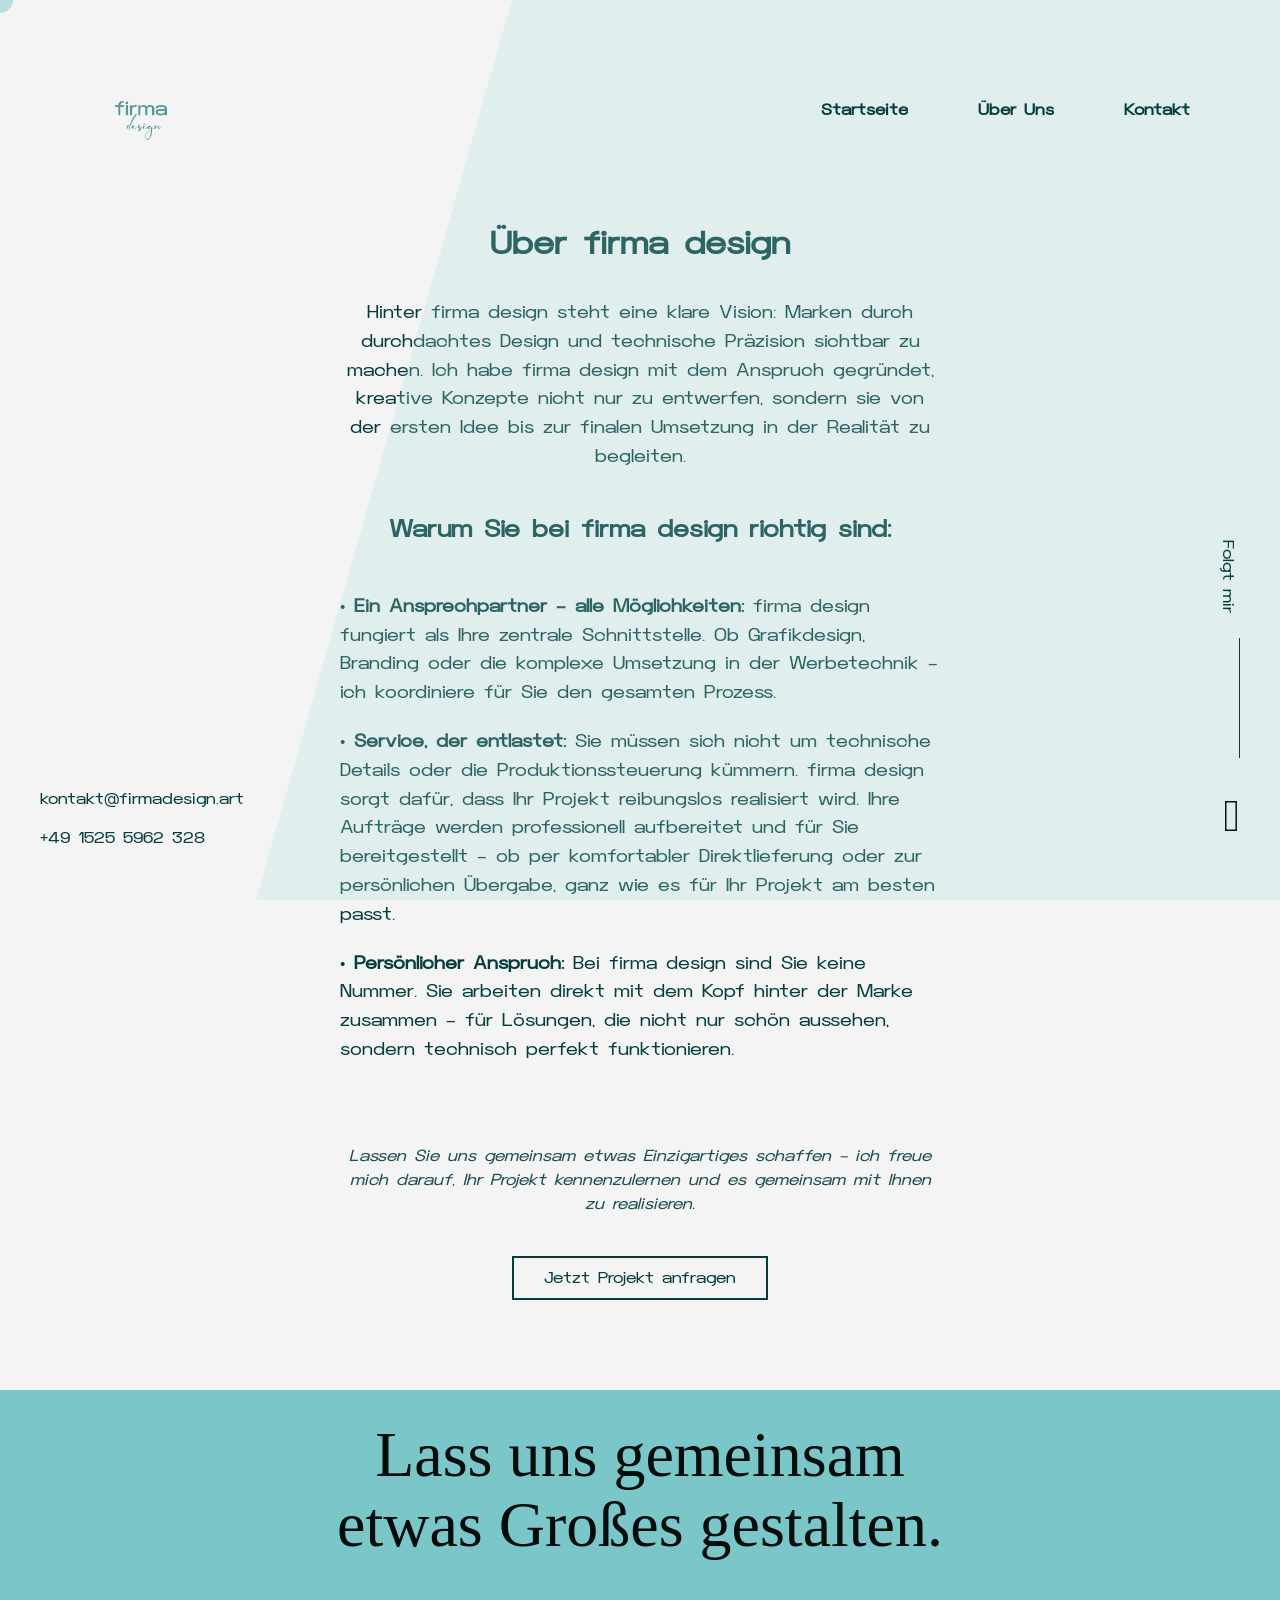
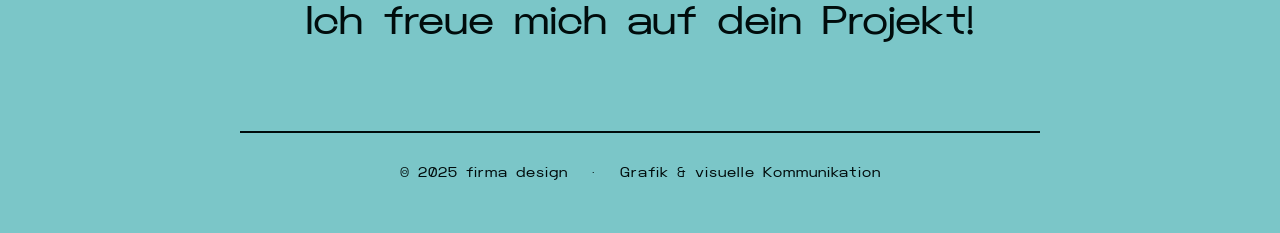
==== about.html @ 2c164bb7 "first commit" ====
<!doctype html>
<html lang="de">
<head>
    <meta charset="UTF-8">
    <meta name="viewport" content="width=device-width, initial-scale=1, maximum-scale=1" />
    <meta name="description" content="firma design - Über uns. Wir gestalten visuelle Kommunikation mit Leidenschaft." />
    <title>Über Uns | firma design</title>

    <link rel="stylesheet" href="css/style.css" />
	<link rel="stylesheet" href="css/basic.css" />
	<link rel="stylesheet" href="css/layout.css" />
	<link rel="stylesheet" href="css/magnific-popup.css" />
	<link rel="stylesheet" href="css/animate.css" />
	<link rel="stylesheet" href="css/jarallax.css" />
	<link rel="stylesheet" href="css/swiper.css" />
	<link rel="stylesheet" href="css/fontawesome.css" />
	<link rel="stylesheet" href="css/brands.css" />
	<link rel="stylesheet" href="css/solid.css" />
    <style>
        body { font-family: 'CloverGrotesk', sans-serif; }
    </style>
</head>

<body class="page-about">
    <div class="page-transition-overlay"></div>
    <div class="cursor-follower"></div>
	<div class="diagonal-bg" style="position: fixed !important; top: 0; right: 0; width: 100%; height: 100vh; background-color: rgba(168, 218, 220, 0.2) !important; clip-path: polygon(40% 0, 100% 0, 100% 100%, 20% 100%) !important; z-index: -999 !important; pointer-events: none !important;"></div>

		

    <!-- Header -->
<header class="header">
    <div class="head-top" style="display: flex; justify-content: space-between; align-items: center;">
        
        <div class="logo">
            <a href="index.html"><img src="images/FM_LOGO.png" alt="Logo" style="max-height: 40px;"></a>
        </div>
        
        <div class="top-menu">
            <ul class="menu">
                <li><a href="index.html">Startseite</a></li>
                <li><a href="about.html">Über Uns</a></li>
                <li><a href="kontakt.html">Kontakt</a></li>
            </ul>
        </div>

        <div class="mobile-menu">
            <span></span><span></span><span></span>
        </div>
    </div>
</header>

<nav class="mobile-nav">
    <a href="index.html">Startseite</a>
    <a href="about.html">Über Uns</a>
    <a href="kontakt.html">Kontakt</a>
</nav>

</header>



<nav class="mobile-nav" id="mainNav">
    <a href="index.html">Startseite</a>
    <a href="about.html">Über Uns</a>
    <a href="kontakt.html">Kontakt</a>
</nav>

<div class="desc" style="width: 600px; max-width: 90%; margin: 0 auto; color: #053d3d; text-align: center;">   

    <h1 style="color: #053d3d; font-size: 32px; text-transform: none; font-weight: 700; margin-bottom: 25px;">Über firma design</h1>
    
    <p style="font-size: 18px; line-height: 1.6; margin-bottom: 30px;">
        Hinter firma design steht eine klare Vision: Marken durch durchdachtes Design und technische Präzision sichtbar zu machen. Ich habe firma design mit dem Anspruch gegründet, kreative Konzepte nicht nur zu entwerfen, sondern sie von der ersten Idee bis zur finalen Umsetzung in der Realität zu begleiten.
    </p>
    
    <h3 style="color: #053d3d; font-size: 24px; text-transform: none; font-weight: 600; margin-top: 40px; margin-bottom: 25px;">Warum Sie bei firma design richtig sind:</h3>
    
    <ul style="list-style: none; padding: 0; margin: 20px auto; display: inline-block; text-align: left; font-size: 18px; line-height: 1.6;">
        <li style="margin-bottom: 20px;">
            • <strong>Ein Ansprechpartner – alle Möglichkeiten:</strong> firma design fungiert als Ihre zentrale Schnittstelle. Ob Grafikdesign, Branding oder die komplexe Umsetzung in der Werbetechnik – ich koordiniere für Sie den gesamten Prozess.
        </li>
        <li style="margin-bottom: 20px;">
            • <strong>Service, der entlastet:</strong> Sie müssen sich nicht um technische Details oder die Produktionssteuerung kümmern. firma design sorgt dafür, dass Ihr Projekt reibungslos realisiert wird. Ihre Aufträge werden professionell aufbereitet und für Sie bereitgestellt – ob per komfortabler Direktlieferung oder zur persönlichen Übergabe, ganz wie es für Ihr Projekt am besten passt.
        </li>
        <li style="margin-bottom: 20px;">
            • <strong>Persönlicher Anspruch:</strong> Bei firma design sind Sie keine Nummer. Sie arbeiten direkt mit dem Kopf hinter der Marke zusammen – für Lösungen, die nicht nur schön aussehen, sondern technisch perfekt funktionieren.
        </li>
    </ul>
    
    <p style="margin-top: 40px; margin-bottom: 30px; font-style: italic; opacity: 0.9;">
        Lassen Sie uns gemeinsam etwas Einzigartiges schaffen – ich freue mich darauf, Ihr Projekt kennenzulernen und es gemeinsam mit Ihnen zu realisieren.
    </p>

    <div class="bts" style="margin: 40px 0 80px 0;">
        <a href="kontakt.html" class="btn hover-animated">
            <span class="circle"></span>
            <span class="lnk">Jetzt Projekt anfragen</span>
        </a>
    </div>
</div>

<!-- Footer -->
		<!-- Sticky Kontakt links -->
<div class="sticky-contact">
    <a href="mailto:kontakt@firmadesign.art">kontakt@firmadesign.art</a>
    <a href="tel:+4915255962328">+49 1525 5962 328</a>
</div>

<!-- Sticky Social rechts -->
<div class="sticky-social">
    <span>Folgt mir</span>

    <div class="social-line"></div>

    <a href="https://instagram.com" target="_blank">
        <i class="fab fa-instagram"></i>
    </a>
</div>


<!-- FOOTER -->
<footer class="footer-cta" id="footer">

    <div class="footer-inner">

        <h2 class="footer-title">
            Lass uns gemeinsam<br>
            etwas Großes gestalten.
        </h2>

        

        <p class="footer-subtitle">
            Ich freue mich auf dein Projekt!
        </p>
<div class="footer-divider"></div>
    </div>

    <div class="footer-copy">
        © 2025 firma design &nbsp;&nbsp;·&nbsp;&nbsp;
        Grafik & visuelle Kommunikation
    </div>

</footer>

</div>

	<!-- Scripts -->
	<script src="js/jquery.min.js"></script>
	<script src="js/jquery.validate.js"></script>
	<script src="js/magnific-popup.js"></script>
	<script src="js/simpleParallax.js"></script>
	<script src="js/typed.js"></script>
	<script src="js/jarallax.js"></script>
	<script src="js/jarallax-video.js"></script>
	<script src="js/jarallax-element.js"></script>
	<script src="js/imagesloaded.pkgd.js"></script>
	<script src="js/isotope.pkgd.js"></script>
	<script src="js/swiper.js"></script>
	<script src="js/grained.js"></script>
	<script src="js/scripts.js"></script>

</body>
</html>
---- css/style.css ----
.top-menu {
    display: block !important;
}

@font-face {
    font-family: 'CloverGrotesk';
    src: url('../webfonts/CloverGrotesk-Regular.woff2') format('woff2'); /* Fayl adını tam olaraq proyektindəkini yaz */
    font-weight: 400;
    font-style: normal;
}

body {
    font-family: 'CloverGrotesk', sans-serif !important;
}

* {
    margin: 0;
    padding: 0;
    box-sizing: border-box;
}

html, body {
    width: 100%;
    margin: 0;
    padding: 0;
    font-family: 'Clovergrotesk Medium', sans-serif;
    background-color: #ffffff;
}

header, .main-nav, nav {
    position: relative !important;
    z-index: 999999 !important; /* Hər şeyin üstündə duracaq */
}

.project-title{
    font-size:72px;
    text-align:center;
    color:#111;
}

.project-intro{
    max-width:800px;

    margin:30px auto 15px;

    text-align:center;

    font-size:28px;
    line-height:1.5;

    color:#053d3d;
}

.project-services{
    text-align:center;

    font-size:20px;
    letter-spacing:2px;

    color:#ffffff;

    margin-bottom:60px;
}

body.projekte-page {
    background-color: #69bcbc;
    color: white; 
    font-family: sans-serif;
    margin: 0;
    padding: 0;
    overflow-y: auto;
    overflow-x: hidden;
    min-height: 100vh; 
}

.about-desc {
    color: #ffffff;
    font-size: 22px;       
    line-height: 1.9;      
    max-width: 800px;
    margin: 0 auto;
    text-align: center;
    font-weight: 400;      
}

.about-desc h1 {
    color: #69bcbc;
    font-size: 48px;       
    font-weight: 600;
    margin-bottom: 40px;
}

.about-desc h3 {
    color: #69bcbc;
    font-size: 32px;       
    margin-top: 60px;
    margin-bottom: 30px;
}

.about-desc ul li {
    margin-bottom: 35px;   
    text-align: left;
    font-size: 22px;
    line-height: 1.6;
    letter-spacing: 0.8px; 
}


.about-desc ul li strong {
    display: block;        
    color: #ffffff;        
    font-size: 24px;       
    margin-bottom: 8px;    
    font-weight: 600;      
    letter-spacing: 0.2px;
}


/* ==========================================================================
   2. MAIN WRAPPER (Desktop Layout)
   ========================================================================== */
.home-page .main-wrapper {
    height: 100vh !important; 
    background-image: url('/images/Psd_1.png') !important;
}

.home-page .desc, 
.home-page .main-title {
    width: auto !important; 
    max-width: none !important;
    margin: 0 !important;
}

/* ==========================================================================
   3. CONTENT LEFT 
   ========================================================================== */
.content-left {
    flex: 1;
    display: flex;
    flex-direction: column;
    justify-content: flex-start; 
    padding: 5% 5% 5% 10%; 
    position: relative;
    z-index: 2;
}

.logo {
    width: 250px; 
    height: auto;
}

.hero-text {
    margin-bottom: 5vh; 
}

.subtitle {
    font-size: 0.85rem;
    letter-spacing: 2.5px;
    color: #83b6b8;
    font-weight: bold;
    margin-bottom: 2rem;
    text-transform: uppercase;
}


.main-title {
    font-size: 4.8rem; 
    line-height: 1.05;
    font-weight: bold;
    text-transform: uppercase;
    letter-spacing: -1.5px;
    color: #2b2b2b;
}

.main-title .highlight {
    color: #5ba4a6; 
}

/* ==========================================================================
   4. CONTENT RIGHT (Sağ firuzəyi hissə)
   ========================================================================== */
.content-right {
    flex: 1; 
    display: flex;
    flex-direction: column;
    justify-content: space-between; 
    padding: 8% 10% 10% 5%; 
    position: relative;
}

.home-page .main-nav {
    display: flex;
    justify-content: flex-end;
}

.main-nav {
    width: 100%;
    display: flex;
    justify-content: flex-end; 
}

.main-nav ul {
    list-style: none;
    display: flex;
    flex-direction: column;
    align-items: flex-start; 
    width: auto; 
}

.main-nav a {
    text-decoration: none;
    color: #ffffff;
    font-size: 1.8rem;
    font-weight: 500;
    display: block;
    text-align: left; 
    padding: 10px 0;
}

/* ==========================================
   FOOTER
========================================== */

.footer-cta{
    position:relative;
    min-height:100vh;
    background:#7bc6c8;
    padding-bottom: 20px;
    min-height: auto;

.footer{
    border-top:1px solid rgba(255, 255, 255, 0.08);
}

    display:flex;
    align-items:center;
    flex-direction:column;

    overflow:hidden;
}

.footer-inner{
    text-align:center;
}

.footer-title{
    font-family:'Elmira';
    font-weight:400;
    font-size:clamp(60px,5vw,110px);
    line-height:1.1;
    color:#000c0c;
}

.footer-subtitle{
    font-size:40px;
    color:#000c0c;
    font-family: "CloverGrotesk";
}

.footer-divider{
    width: 800px;
    height:2px;
    background:#000c0c;
    margin: 80px;
}

.footer-copy{
    position:absolute;
    bottom:50px;
    font-size:14px;
    letter-spacing:1px;
    color:#000c0c;
}

/* ==========================================
   STICKY KONTAKT LINKS
========================================== */

.sticky-contact{
    position:fixed;
    left:60px;
    bottom:60px;
    z-index:1000;
    display:flex;
    flex-direction:column;
    gap:15px;
}

.sticky-contact a{
    text-decoration:none;
    color:#053d3d;
    font: size 16px;
    font-family: "CloverGrotesk";
}

/* ==========================================
   STICKY SOCIAL RECHTS
========================================== */

.sticky-social{
    position:fixed;
    right:60px;
    bottom:50px;
    z-index:1000;
    display:flex;
    flex-direction:column;
    align-items:center;
}

.sticky-social span{
    writing-mode:vertical-rl;
    font-size:16px;
    color:#053d3d;
}

.social-line{
    width:1px;
    height:120px;
    background:#053d3d;
    margin:25px 0;
}

.sticky-social a{
    color:#111;
    font-size:45px;
    text-decoration:none;
}

/* ==========================================
   FOOTER AKTIV
========================================== */

body.footer-active .sticky-contact,
body.footer-active .sticky-social{
    opacity:0;
    pointer-events:none;

    transition:.4s;
}

.mobile-nav{
    display:none;
}

@media screen and (max-width: 768px) {

    html,
    body {
        height: auto;
        overflow-y: auto;
    }

    .main-wrapper {
        flex-direction: column;
        min-height: 100vh;
        background-size: contain;
        background-position: top center;
        background-repeat: no-repeat;
        padding: 20px;
        gap: 20px;
    }

    .content-left {
        width: 100%;
        padding: 20px;
        position: relative;
    }

    .logo {
        width: 110px;
    }

    .logo-container {
        position: relative;
        width: 100%;
    }

    .hero-text {
        margin-top: 200px;
    }

    .subtitle {
        font-size: 10px;
        letter-spacing: 2px;
    }

    .main-title {
        margin-top: 5px;
        font-size: 58px;
        line-height: 0.95;
        margin-bottom: 20px;
    }

    .content-right {
        width: 100%;
        padding: 20px 20px 60px 20px;
        display: flex;
        flex-direction: column;
        align-items: flex-start;
    }

    .footer-info {
        position: relative;
        width: 100%;
        margin-top: 20px;
        text-align: left;
        background: #f4f9f9;
        padding: 60px;
        border-radius: 15px;
        border-left: 4px solid #5ba4a6;
    }

    .footer-info p {
        max-width: 320px;
        color: #444;
        font-size: 0.95rem;
        line-height: 1.5;
    }

    .mobile-menu span {
        background: #5ba4a6;
        transition: 0.3s;
    }

    .mobile-nav a {
        font-size: 1.4rem;
        font-weight: 600;
        border-bottom: 1px solid rgba(255,255,255,0.2);
        padding: 15px 0;
    }

    .mobile-nav.active {
        display: block !important;
    }
}
/* BURGER MENU */

.mobile-menu{

    display:flex;

    flex-direction:column;

    gap:6px;

    position:absolute;

    top:10px;
    right:0;

    cursor:pointer;

    z-index:999;
}

.mobile-menu span{

    width:38px;
    height:4px;

    background:#ffffff;

    border-radius:10px;
}
.mobile-menu {
    cursor: pointer;
    padding: 10px;
    background: transparent;
    border: none;
}

.mobile-nav {
    display: none; 
    position: absolute;
    top: 70px;
    right: 20px;
    background: #a8dadc; /* Daha yumşaq yaşıl/mavi ton */
    padding: 10px 0;
    border-radius: 15px;
    z-index: 9999;
    min-width: 200px;
    box-shadow: 0 10px 25px rgba(0,0,0,0.1); /* Kölgə əlavə etdik */
    backdrop-filter: blur(5px); /* Arxa fonu bir az bulanıq edir */
}

.mobile-nav a {
    display: block;
    color: #053d3d; /* Yazı rəngi */
    text-decoration: none;
    padding: 15px 25px;
    font-size: 18px;
    transition: background 0.3s ease; /* Hamar keçid */
}

/* HOVER PROBLEMİNİ HƏLL ETMƏK ÜÇÜN: */
/* Sadəcə hover zamanı rəng dəyişsin, bütün fon dəyişməsin */
.mobile-nav a:hover {
    background-color: rgba(255, 255, 255, 0.3); /* Yüngül ağlı şəffaflıq */
    color: #fff;
}


/* Header */
.page-header {
    display: flex;
    justify-content: space-between;
    align-items: center;
    padding: 30px 5%;
}

.main-nav a {
    color: white;
    text-decoration: none;
    margin-left: 20px;
    font-weight: bold;
}

/* Hauptbereich & Grid */
.content {
    max-width: 900px;
    margin: 40px auto;
    text-align: center;
}

.project-grid {
    display: grid;
    grid-template-columns: repeat(2, minmax(0, 1fr)); /* 2 Spalten */
    gap: 30px;
    margin-top: 40px;
    grid-auto-rows: minmax(240px, auto);
}

.card {
    border: none;
    padding: 0;
    background-color: #ffffff;
    color: #2b2b2b;
    border-radius: 22px;
    overflow: hidden;
    text-align: left;
    cursor: pointer;
    display: flex;
    flex-direction: column;
    justify-content: flex-end;
    box-shadow: 0 18px 40px rgba(0, 0, 0, 0.06);
    transition: transform 0.28s ease, box-shadow 0.28s ease;
}

.card:hover,
.card:focus-visible {
    transform: translateY(-6px);
    box-shadow: 0 28px 60px rgba(0, 0, 0, 0.12);
    outline: none;
}

.card-media {
    width: 100%;
    height: 100%;
    min-height: 220px;
    background-size: cover;
    background-position: center;
    background-repeat: no-repeat;
}

.card-label {
    padding: 24px 22px 20px;
    font-size: 1.05rem;
    font-weight: 700;
    letter-spacing: -0.03em;
    background: rgba(255, 255, 255, 0.96);
}

.card--tall {
    height: 560px;
    background-color: black;
}

.card--large {
    height: 420px;
    background-color: #053d3d
}

.card--short {
    min-height: 260px;
    background-color: turquoise;
}

.project-lightbox {
    position: fixed;
    inset: 0;
    display: flex;
    align-items: center;
    justify-content: center;
    background: rgba(0, 0, 0, 0.72);
    opacity: 0;
    visibility: hidden;
    pointer-events: none;
    transition: opacity 0.24s ease, visibility 0.24s ease;
    z-index: 2000;
    padding: 24px;
}

.project-lightbox.active {
    opacity: 1;
    visibility: visible;
    pointer-events: auto;
}

.lightbox-panel {
    position: relative;
    width: min(100%, 1000px);
    max-height: min(100%, 920px);
    background: #ffffff;
    border-radius: 24px;
    overflow: hidden;
    box-shadow: 0 40px 90px rgba(0, 0, 0, 0.25);
}

.lightbox-image {
    width: 100%;
    display: block;
    object-fit: contain;
    max-height: calc(100vh - 180px);
}

.lightbox-title {
    margin: 0;
    padding: 24px 26px 28px;
    font-size: 1.55rem;
    font-weight: 700;
    color: #1f1f1f;
}

.lightbox-close {
    position: absolute;
    top: 18px;
    right: 18px;
    width: 44px;
    height: 44px;
    border-radius: 50%;
    border: none;
    background: #ffffffeb;
    color: #222222;
    font-size: 1.6rem;
    line-height: 1;
    cursor: pointer;
}

body.modal-open {
    overflow: hidden;
}

/* Footer */
.page-footer {
    text-align: center;
    padding: 60px 20px;
}

.footer-logo {
    width: 80px;
    margin-bottom: 10px;
}

/* Mobile Optimierung */
@media (max-width: 768px) {
    .project-grid {
        grid-template-columns: 1fr; /* Alles untereinander auf Handy */
    }
}

.main-wrapper {
    display: flex;
    width: 100%;
    height: 100vh;
    background-image: url('../images/Psd_1.png'); 
    background-size: cover; 
    background-position: center center;
    background-repeat: no-repeat;
}

.page-transition-overlay {
    position: fixed;
    top: 0; left: 0;
    width: 100vw; height: 100vh;
    background-color: #69bcbc;
    z-index: 9999999;
    pointer-events: none;
    
    /* Dairəni kəsirik */
    clip-path: circle(0% at 50% 50%);
    transition: clip-path 1s cubic-bezier(0.645, 0.045, 0.355, 1);
}

.page-transition-overlay.is-active {
    clip-path: circle(150% at 50% 50%);
}

/* İstiqamətlər üçün */
.from-left { clip-path: circle(0% at 0% 50%); }
.from-left.is-active { clip-path: circle(150% at 0% 50%); }

.from-right { clip-path: circle(0% at 100% 50%); }
.from-right.is-active { clip-path: circle(150% at 100% 50%); }

/* Aktiv səhifənin rəngi */
.menu li a.active {
    color: #053d3d !important;
    font-weight: 700;
}

/* Digər linklərin üzərinə gələndə turkuaz olsun (aktivdən başqa) */
.menu li a:not(.active):hover {
    color: #69bcbc;
}

.page-about, .page-contact {
    position: relative;
    background-color: #f4f4f4 !important; /* Arxa fon ağ/boz qalsın */
}

/* Şəffaf firuzəyi lay */
.page-about::after, .page-contact::after {
    content: '';
    position: fixed;
    top: 0;
    right: 0;
    width: 100%;
    height: 100%;
    background-color: rgba(168, 218, 220, 0.25); /* Firuzəyi, 25% şəffaflıq */
    clip-path: polygon(40% 0, 100% 0, 100% 100%, 20% 100%);
    z-index: 0; /* Məzmunun arxasında */
    pointer-events: none;
}

/* Məzmunu layın önünə çıxarırıq */
.page-about body > *, .page-contact body > * {
    position: relative;
    z-index: 1;
}


.diagonal-bg {
    position: fixed;
    top: 0;
    right: 0;
    width: 100%;
    height: 100vh;
    background-color: rgba(168, 218, 220, 0.2);
    clip-path: polygon(60% 0, 100% 0, 100% 100%, 40% 100%);
    pointer-events: none;
}

body > header, 
body > .container, 
body > footer {
    position: relative;
    z-index: 1;
}


.mobile-footer-links {
    display: none !important;
}


/* --- MOBİL ÜÇÜN (Ekran 768px-dən kiçikdirsə) --- */
@media (max-width: 768px) {
    .mobile-menu {
        display: flex !important; /* Mobildə görünür */
        flex-direction: column;
        gap: 6px;
        position: absolute;
        top: 20px;
        right: 20px;
        cursor: pointer;
        z-index: 99999;
    }

    .mobile-menu span {
        width: 38px;
        height: 4px;
        background: #053d3d;
        border-radius: 10px;
    }

    .mobile-nav {
        display: none; 
        position: absolute;
        top: 70px;
        right: 20px;
        background: #a8dadc;
        padding: 20px;
        border-radius: 15px;
        z-index: 9999;
        min-width: 200px;
    }
}

/* --- MOBİL ÜÇÜN (768px və aşağı) --- */
@media (max-width: 768px) {
    .mobile-menu { display: flex !important; }
    .mobile-nav { display: none; }
    .top-menu { display: none !important; } 
    .sticky-contact, .sticky-social { display: none !important; }
}

/* --- DESKTOP ÜÇÜN (769px və yuxarı) --- */
@media (min-width: 769px) {
    .mobile-menu, .mobile-nav { display: none !important; }
    .top-menu, .menu { display: block !important; }
    
    .sticky-contact {
        position: fixed !important;
        bottom: 50px;
        left: 40px;
        display: flex !important;
        flex-direction: column;
        z-index: 999;
    }
    .sticky-social {
        position: fixed !important;
        bottom: 50px;
        right: 40px;
        display: flex !important;
        flex-direction: column;
        align-items: flex-end;
        z-index: 999;
    }
}

/* --- HOVER EFFEKTİNİ BƏRPA ETMƏK --- */
.top-menu .menu li a {
    transition: color 0.3s ease; /* Yumşaq keçid üçün */
    color: #053d3d; /* İlkin rəng */
}

.top-menu .menu li a:hover {
    color: #025e5e !important; /* Tünd firuzəyi rəng (buranı öz rənginə uyğunlaşdıra bilərsən) */
}

a:hover {
    color: #025e5e !important; /* Buradakı rəngi öz tünd firuzəyi rənginlə dəyiş */
    transition: 0.3s !important;
}
/* Bu kod ən güclü prioriteti daşıyır */
.top-menu .menu li a {
    color: #053d3d !important;
}

.top-menu .menu li a:hover {
    color: #025e5e !important; 
    text-decoration: none !important;
}
---- css/basic.css ----
/* - Basic */
html {
	margin-right: 0 !important;
}

body {
	margin: 0;
	padding: 0;
	border: none;
	font-family: "CloverGrotesk";
	font-size: 16px;
	line-height: 1.5;
	color: #053d3d;
	background: #ECECEC;
	letter-spacing: 0;
	font-weight: 400;
	-webkit-font-smoothing: antialiased;
	-moz-osx-font-smoothing: grayscale;
	text-rendering: optimizeLegibility;
}

body.scroll_hidden {
	overflow: hidden;
	height: 100vh;
}

* {
	box-sizing: border-box;
	-webkit-box-sizing: border-box;
}

.clear {
	clear: both;
}

.cursor-follower {
	margin: -13px 0 0 -13px;
	position: absolute;
	background: #69bcbc;
	width: 26px;
	height: 26px;
	-webkit-transition: transform 1s cubic-bezier(0.02, 1.2, 0.8, 1), opacity 0.25s ease;
	transition: transform 1s cubic-bezier(0.02, 1.2, 0.8, 1), opacity 0.25s ease;
	opacity: 0.4;
	z-index: 1111;
	pointer-events: none;
	border-radius: 50%;
	-moz-border-radius: 50%;
	-webkit-border-radius: 50%;
	-khtml-border-radius: 50%;
}

.cursor-follower.hide {
	opacity: 0 !important;
}

@media (max-width: 1199px) {
	.cursor-follower {
		display: none;
	}
}
/* - Preloader */
.preloader {
	position: fixed;
	top: 0;
	left: 0;
	right: 0;
	bottom: 0;
	text-align: center;
	z-index: 11111;
}
.preloader .spinner {
	position: absolute;
	left: 50%;
	top: 0;
	width: 1px;
	height: 100%;
}
.preloader .spinner .double-bounce1, .preloader .spinner .double-bounce2 {
	position: absolute;
	top: 0;
	left: 0;
	width: 100%;
	height: 100%;
}
.preloader .spinner .double-bounce2 {
	background: rgba(255, 255, 255, 0.5);
	height: 0;
	-webkit-animation: loading 2.0s infinite ease-in-out;
	animation: loading 2.0s infinite ease-in-out;
}


/* - Columns */
.cols {
	position: relative;
}

.cols .col.col-sm {
	float: left;
	width: 25%;
}

@media (max-width: 720px) {
	.cols .col.col-sm {
		width: 100%;
	}
}
.cols .col.col-lg {
	float: left;
	width: 75%;
}

@media (max-width: 720px) {
	.cols .col.col-lg {
		width: 100%;
	}
}
.cols .col.col-md {
	float: left;
	width: 50%;
}

@media (max-width: 720px) {
	.cols .col.col-md {
		width: 100%;
	}
}
.cols:after {
	content: '';
	display: block;
	clear: both;
}

/* - Typography */
h1,
h2,
h3,
h4,
h5,
h6 {
	font-weight: 700;
	font-family: "CloverGrotesk";
	margin: 0;
	margin-top: 30px;
	margin-bottom: 30px;
	color: #141414;
}

h1 {
	font-size: 34px;
}

h2 {
	font-size: 30px;
}

h3 {
	font-size: 26px;
}

h4 {
	font-size: 22px;
}

h5 {
	font-size: 18px;
}

h6 {
	font-size: 14px;
}

p {
	font-size: 16px;
	padding: 0;
	margin: 30px 0;
}

strong {
	font-weight: 700;
}

@media screen and (max-width: 720px) {
	h1 {
		font-size: 24px;
	}

	h2 {
		font-size: 20px;
	}

	h3 {
		font-size: 18px;
	}

	h4 {
		font-size: 16px;
	}

	h5 {
		font-size: 14px;
	}

	h6 {
		font-size: 13px;
	}

	p {
		margin: 20px 0;
	}
}
/* - Links */
a {
	color: #053d3d;
	text-decoration: underline;
	outline: none;
}

a:hover {
	text-decoration: none;
	color: #69bcbc;
}

/* Animate Button Hover */
.ink {
	display: block;
	position: absolute;
	background: #4f9b9b;
	opacity: 0.6;
	transform: scale(0);
	-webkit-transform: scale(0);
	-moz-transform: scale(0);
	-o-transform: scale(0);
	transition: transform 2s cubic-bezier(0.165, 0.85, 0.45, 1) 0s;
	-moz-transition: transform 2s cubic-bezier(0.165, 0.85, 0.45, 1) 0s;
	-webkit-transition: transform 2s cubic-bezier(0.165, 0.85, 0.45, 1) 0s;
	-o-transition: transform 2s cubic-bezier(0.165, 0.85, 0.45, 1) 0s;
	border-radius: 100%;
	-moz-border-radius: 100%;
	-webkit-border-radius: 100%;
	-khtml-border-radius: 100%;
}

.ink.ink-animate {
	transform: scale(3);
	-webkit-transform: scale(3);
	-moz-transform: scale(3);
	-o-transform: scale(3);
}

.hover-animated .circle {
	position: absolute;
	width: 100%;
	height: 100%;
	display: block;
}

/* - Buttons */
.bts-center {
	text-align: center;
}

.bts-list {
	font-size: 0px;
}

.bts-list .btn {
	margin-right: 20px;
	margin-top: 20px;
}

.bts-list .btn:last-child {
	margin-right: 0px;
}

a.btn,
.btn, .single-post-text input[type="submit"] {
	margin-bottom: 10px;
	position: relative;
	overflow: hidden;
	display: inline-block;
	vertical-align: middle;
	height: 44px;
	line-height: 40px;
	text-align: center;
	font-size: 16px;
	color: #053d3d;
	font-weight: 500;
	text-decoration: none;
	background: none;
	border: 2px solid #053d3d;
	cursor: pointer;
	transition: 1s all cubic-bezier(0.165, 0.85, 0.45, 1) 0s;
	-moz-transition: 1s all cubic-bezier(0.165, 0.85, 0.45, 1) 0s;
	-webkit-transition: 1s all cubic-bezier(0.165, 0.85, 0.45, 1) 0s;
	-o-transition: 1s all cubic-bezier(0.165, 0.85, 0.45, 1) 0s;
}

a.btn .lnk,
.btn .lnk {
	padding: 0 30px;
	position: relative;
	display: block;
	z-index: 2;
	pointer-events: none;
}

a.btn:hover,
.btn:hover {
	color: #101010;
}

@media screen and (max-width: 720px) {
	a.btn, .btn, .single-post-text input[type="submit"] {
		font-size: 14px;
	}
}
/* - Forms */
form.post-password-form {
	max-width: 400px;
	margin: 0 auto;
	text-align: center;
}

input,
textarea,
button {
	display: block;
	font-family: "CloverGrotesk";
	font-size: 16px;
	height: 50px;
	width: 100%;
	color: #053d3d;
	margin-bottom: 30px;
	padding: 0;
	background: none !important;
	border: none;
	border-bottom: 1px solid rgba(255, 255, 255, 0.07);
	resize: none;
	outline: 0;
	border-radius: 0%;
	-moz-border-radius: 0%;
	-webkit-border-radius: 0%;
	-khtml-border-radius: 0%;
	transition: all 0.3s ease 0s;
	-moz-transition: all 0.3s ease 0s;
	-webkit-transition: all 0.3s ease 0s;
	-o-transition: all 0.3s ease 0s;
}

input:focus,
textarea:focus,
button:focus {
	color: #000000;
	border-bottom: 1px solid #000000;
}

textarea {
	height: 120px;
	padding: 0;
	padding-top: 15px;
}

button {
	width: auto;
	display: inline-block;
	vertical-align: top;
	text-align: left;
	border-bottom: 1px solid #eee;
	cursor: pointer;
	color: #eee;
}

button:hover {
	border-bottom: 1px solid #69bcbc;
}

label,
legend {
	display: block;
	padding-bottom: 10px;
	font-family: "CloverGrotesk";
	font-size: 13px;
}

fieldset {
	border-width: 0;
	padding: 0;
}

input[type="checkbox"],
input[type="radio"] {
	display: inline;
}

::-webkit-input-placeholder {
	color: #053d3d;
}

:-moz-placeholder {
	color: #053d3d;
}

::-moz-placeholder {
	color: #053d3d;
}

:-ms-input-placeholder {
	color: #053d3d;
}

input:focus::-webkit-input-placeholder,
textarea:focus::-webkit-input-placeholder {
	color: #053d3d;
}

input:focus:-moz-placeholder,
textarea:focus:-moz-placeholder {
	color: #053d3d;
}

input:focus::-moz-placeholder,
textarea:focus::-moz-placeholder {
	color: #053d3d;
}

input:focus:-ms-input-placeholder,
textarea:focus:-ms-input-placeholder {
	color: #053d3d;
}

input.error,
textarea.error,
input.wpcf7-not-valid,
textarea.wpcf7-not-valid {
	border-bottom: 1px solid red !important;
}

label.error,
.wpcf7-not-valid-tip {
	display: none !important;
}

input.error::-moz-placeholder,
textarea.error::-moz-placeholder,
input.wpcf7-not-valid::-moz-placeholder,
textarea.wpcf7-not-valid::-moz-placeholder {
	color: #053d3d
}

input.error:-moz-placeholder,
textarea.error:-moz-placeholder,
input.wpcf7-not-valid:-moz-placeholder,
textarea.wpcf7-not-valid:-moz-placeholder {
	color: #053d3d;
}

input.error:-ms-input-placeholder,
textarea.error:-ms-input-placeholder,
input.wpcf7-not-valid:-ms-input-placeholder,
textarea.wpcf7-not-valid:-ms-input-placeholder {
	color: #053d3d
}

input.error::-webkit-input-placeholder,
textarea.error::-webkit-input-placeholder,
input.wpcf7-not-valid::-webkit-input-placeholder,
textarea.wpcf7-not-valid::-webkit-input-placeholder {
	color: #053d3d
}

div.wpcf7-response-output {
	margin: 0;
}

input[type="checkbox"],
input[type="radio"] {
	display: inline;
}

input[type="checkbox"], input[type="radio"] {
	width: auto;
	height: auto;
	margin-bottom: 10px;
	margin-right: 0;
	margin-left: 0;
}




input[type="text"],
input[type="email"],
input[type="tel"],
input[type="password"],
input[type="submit"],
textarea,
button {
	-webkit-appearance: none;
	-moz-appearance: none;
	appearance: none;
}

input[type="file"] {
	margin-bottom: 10px;
	border: none;
	height: auto;
}

select {
	margin-bottom: 10px;
	width: 100%;
	height: 30px;
}

span.wpcf7-list-item {
	display: inline-block;
	margin: 0 1em 0 0;
}

/* - Lists */
ul {
	list-style: disc;
	margin-top: 30px;
	margin-bottom: 30px;
	padding-left: 0px;
	list-style-position: inside;
}

ol {
	list-style: decimal;
	margin-top: 30px;
	margin-bottom: 30px;
	padding-left: 0px;
	list-style-position: inside;
}

ul ul, ol ol, ul ol, ol ul {
	margin-top: 15px;
	margin-bottom: 15px;
	margin-left: 15px;
}

/* - Code */
code {
	font-family: "CloverGrotesk";
	padding: 0 4px;
	font-style: italic;
	color: #053d3d;
	text-decoration: none;
	display: inline-block;
	vertical-align: middle;
	overflow: auto;
	max-width: 100%;
	white-space: nowrap;
}

pre {
	background: #f6f6f6;
	font-family: "CloverGrotesk";
	margin: 30px 0;
	padding: 30px;
	max-width: 100%;
	overflow: auto;
	white-space: pre;
}

mark, ins {
	background: #eee;
	text-decoration: none;
}

/* - Tables */
table {
	width: 100%;
	margin: 30px 0;
	padding: 0;
	border-collapse: collapse;
	background: #fcfcfc;
}

table caption {
	padding: 6px 0;
	background: #f6f6f6;
	font-size: 12px;
}

th {
	color: #999;
	padding: 10px 20px;
	font-size: 12px;
	font-weight: 700;
	text-align: left;
	border: 4px solid #FFF;
	text-transform: uppercase;
}

th a {
	color: #999;
}

td {
	border: 4px solid #FFF;
	padding: 10px 20px;
	color: #363636;
	font-size: 13px;
	background: #f6f6f6;
}

td.pad {
	background: none;
}

dt {
	margin-bottom: 5px;
	font-size: 15px;
	font-weight: 700;
}

dd {
	margin-top: 0;
	margin-bottom: 30px;
	margin-left: 30px;
}

/* - Alignment */
.align-center {
	text-align: center !important;
}

.align-right {
	text-align: right !important;
}

.align-left {
	text-align: left !important;
}

.pull-right {
	float: right !important;
}

.pull-left {
	float: left !important;
}

.pull-none {
	float: none !important;
}

.alignright {
	margin-left: 20px !important;
	float: right !important;
	max-width: 50% !important;
}

.alignleft {
	margin-right: 20px !important;
	float: left !important;
	max-width: 50% !important;
}

.aligncenter {
	margin-left: auto !important;
	margin-right: auto !important;
	display: block !important;
}

.full-width {
	max-width: 100% !important;
	width: 100% !important;
}

.full-max-width {
	max-width: 100% !important;
	width: auto !important;
}

.centrize {
	display: table !important;
	table-layout: fixed !important;
	position: relative !important;
	top: 0;
	left: 0;
	z-index: 2;
}

.vertical-center {
	display: table-cell !important;
	vertical-align: middle !important;
}

/* - Text Formating */
.text-uppercase {
	text-transform: uppercase !important;
}

.text-lowercase {
	text-transform: lowercase !important;
}

.text-capitalize {
	text-transform: capitalize !important;
}

.text-regular {
	font-weight: 400 !important;
}

.text-bold {
	font-weight: 700 !important;
}

.text-italic {
	font-style: italic !important;
}

/* - Blockquote */
blockquote {
	font-family: "CloverGrotesk";
}

/* - Animations */
/* preloader */
@-webkit-keyframes loading {
	0% {
		height: 0;
		top: 0;
		bottom: auto;
	}
	50% {
		height: 100%;
		top: 0;
		bottom: auto;
	}
	51% {
		height: 100%;
		top: 0;
		bottom: auto;
	}
	52% {
		height: 100%;
		top: auto;
		bottom: 0;
	}
	100% {
		height: 0;
		top: auto;
		bottom: 0;
	}
}
@keyframes loading {
	0% {
		height: 0;
		top: 0;
		bottom: auto;
	}
	50% {
		height: 100%;
		top: 0;
		bottom: auto;
	}
	51% {
		height: 100%;
		top: 0;
		bottom: auto;
	}
	52% {
		height: 100%;
		top: auto;
		bottom: 0;
	}
	100% {
		height: 0;
		top: auto;
		bottom: 0;
	}
}
/* Mouse Button Animations */
@keyframes mouse-anim {
	0% {
		top: 0px;
	}
	50% {
		top: 10px;
	}
	100% {
		top: 0px;
	}
}


.menu li a {
    color: #7bc6c8; /* İlkin ağ rəng */
    transition: all 0.3s ease;
    position: relative;
}

.menu li a:hover {
    color: #053d3d; 
}

.menu li a.active {
    color: #053d3d !important; 
    font-weight: 700;
}

.menu li a:hover::before {
    content: '•';
    position: absolute;
    left: -15px;
    color: #053d3d;
}

.menu li a, 
.menu li a span {
    color: #7bc6c8 !important; /* Normal halda ağ */
    opacity: 1 !important;
    background: transparent !important;
    transition: color 0.3s ease !important;
}

.menu li a:hover, 
.menu li a:hover span {
    color: #053d3d !important; 
    background: transparent !important;
    opacity: 1 !important;
}

.menu li a.active, 
.menu li a.active span {
    color: #053d3d !important; 
}

.page-kontakt .ink {
    background: #4f9b9b !important;
}


.page-about .ink {
    background: #053d3d !important; 
}


.page-kontakt .ink {
    background: #69bcbc !important; 
}


.mask-lnk, 
.mask-lnk-hover {
    color: #FFF !important;       
    opacity: 1 !important;        
    visibility: visible !important;
    display: inline-block !important;
}

/* 2. Hover zamanı rəngi tündləşdir */
.hover-masks a:hover .mask-lnk,
.hover-masks a:hover .mask-lnk-hover {
    color: #053d3d !important;    
}

.hover-animated:hover .lnk {
    color: #ffffff !important; /* Yazı ağ olur */
    transition: color 0.3s ease !important;
}

/* 2. Düymənin özünün fonu (ink effekti ilə uyğunlaşması üçün) */
.hover-animated:hover {
    color: #ffffff !important;
}
---- css/layout.css ----
@font-face {
    font-family: 'CloverGrotesk';
    src: url('../webfonts/CloverGrotesk-Regular.woff2') format('woff2'); /* Fayl adını tam olaraq proyektindəkini yaz */
    font-weight: 400;
    font-style: normal;
}

/* - Header */
.header {
	padding: 50px;
	position: fixed;
	left: 0;
	top: 0;
	width: 100%;
	z-index: 100;
	transition: all 0.7s cubic-bezier(0.165, 0.85, 0.45, 1);
	-moz-transition: all 0.7s cubic-bezier(0.165, 0.85, 0.45, 1);
	-webkit-transition: all 0.7s cubic-bezier(0.165, 0.85, 0.45, 1);
	-o-transition: all 0.7s cubic-bezier(0.165, 0.85, 0.45, 1);
}

.header.fixed {
	padding-top: 30px;
	padding-bottom: 30px;
	top: 0;
	background: #1d1d1d;
}

.header:after {
	content: '';
	position: relative;
	display: block;
	clear: both;
}

.header .head-top {
	position: relative;
}

.header .menu-btn {
	position: relative;
	margin: 0 auto;
	width: 30px;
	height: 20px;
}

.header .menu-btn:before, .header .menu-btn:after {
	content: '';
	position: absolute;
	top: 0;
	left: 0;
	width: 100%;
	height: 2px;
	background: #FFF;
	transition: all 0.3s ease 0s;
	-moz-transition: all 0.3s ease 0s;
	-webkit-transition: all 0.3s ease 0s;
	-o-transition: all 0.3s ease 0s;
}

.header .menu-btn:after {
	top: auto;
	bottom: 0;
}

.header .menu-btn span {
	position: absolute;
	top: 50%;
	left: 0;
	width: 100%;
	height: 2px;
	background: #FFF;
	margin-top: -1px;
	transition: all 0.3s ease 0s;
	-moz-transition: all 0.3s ease 0s;
	-webkit-transition: all 0.3s ease 0s;
	-o-transition: all 0.3s ease 0s;
}

.header .logo {
	position: absolute;
	overflow: hidden;
	top: 50%;
	width: 150px;
	font-size: 16px;
	line-height: 2.5;
	font-weight: 600;
	color: rgba(255, 255, 255, 0.5);
	white-space: nowrap;
	transform: translateY(-50%);
	-webkit-transform: translateY(-50%);
	-moz-transform: translateY(-50%);
	-o-transform: translateY(-50%);
}

.header .logo img {
	max-width: 100%;
	width: auto;
	height: auto;
	display: block;
}

.header .logo a {
	color: rgba(255, 255, 255, 0.5);
	text-decoration: none;
	display: block;
}

.header .logo strong {
	color: #FFF;
}

.header .top-menu {
	text-align: right;
}

.header .top-menu .menu-top-menu-container {
	display: inline-block;
}

.header .top-menu ul {
	margin: 0;
	padding: 0;
	list-style: none;
}

.header .top-menu ul li {
	margin-left: 40px;
	display: inline-block;
	vertical-align: top;
	position: relative;
}

.header .top-menu ul li a {
	position: relative;
	overflow: hidden;
	display: block;
	font-size: 1em;
	line-height: 2.5;
	color: #053d3d;
	font-weight: 600;
	opacity: 1.0;
	text-decoration: none;
	transition: color 0.7s cubic-bezier(0.165, 0.85, 0.45, 1);
	-moz-transition: color 0.7s cubic-bezier(0.165, 0.85, 0.45, 1);
	-webkit-transition: color 0.7s cubic-bezier(0.165, 0.85, 0.45, 1);
	-o-transition: color 0.7s cubic-bezier(0.165, 0.85, 0.45, 1);
}



.header .top-menu ul li:hover > a, .header .top-menu ul li.current-menu-item > a {
	opacity: 1;
}

.header .top-menu ul li.menu-item-has-children > a .mask-lnk:after {
	content: "\f078";
	margin-left: 5px;
	position: relative;
	top: 0;
	display: inline-block;
	font-family: 'Font Awesome 5 Free';
	font-weight: 900;
	font-size: 0.8em;
	-moz-osx-font-smoothing: grayscale;
	-webkit-font-smoothing: antialiased;
	display: inline-block;
	font-style: normal;
	font-variant: normal;
	text-rendering: auto;
	line-height: 1;
}

.background-enabled .header .top-menu ul li.current-menu-item > a {
	opacity: 1;
}


.hover-masks .mask-lnk,
.hover-masks-logo .mask-lnk {
	position: relative;
	top: 0;
	left: 0;
	width: 100%;
	display: block;
	transform: translateY(0);
	-webkit-transform: translateY(0);
	-moz-transform: translateY(0);
	-o-transform: translateY(0);
	-webkit-transition: opacity 0.7s cubic-bezier(0.165, 0.85, 0.45, 1), color 0.7s cubic-bezier(0.165, 0.85, 0.45, 1), transform 0.7s cubic-bezier(0.165, 0.85, 0.45, 1);
	transition: opacity 0.7s cubic-bezier(0.165, 0.85, 0.45, 1), color 0.7s cubic-bezier(0.165, 0.85, 0.45, 1), transform 0.7s cubic-bezier(0.165, 0.85, 0.45, 1);
}


.hover-masks .mask-lnk.mask-lnk-hover,
.hover-masks-logo .mask-lnk.mask-lnk-hover {
	position: absolute;
	opacity: 0;
	transform: translateY(32px);
	-webkit-transform: translateY(32px);
	-moz-transform: translateY(32px);
	-o-transform: translateY(32px);
}


.hover-masks a:hover .mask-lnk,
.hover-masks-logo a:hover .mask-lnk {
	opacity: 1;
	transform: translateY(-32px);
	-webkit-transform: translateY(-32px);
	-moz-transform: translateY(-32px);
	-o-transform: translateY(-32px);
}


.hover-masks a:hover .mask-lnk.mask-lnk-hover,
.hover-masks-logo a:hover .mask-lnk.mask-lnk-hover {
	transform: translateY(0);
	-webkit-transform: translateY(0);
	-moz-transform: translateY(0);
	-o-transform: translateY(0);
}


/* header active */
.header.active {
	padding-top: 4vw;
	top: 0;
	overflow: auto;
	height: 100%;
	background: #101010;
	-webkit-overflow-scrolling: touch;
}

.header.active .menu-btn:before {
	opacity: 0;
}

.header.active .menu-btn:after {
	bottom: 9px !important;
	transform: rotate(-45deg);
	-webkit-transform: rotate(-45deg);
	-moz-transform: rotate(-45deg);
	-o-transform: rotate(-45deg);
}

.header.active .menu-btn span {
	transform: rotate(45deg);
	-webkit-transform: rotate(45deg);
	-moz-transform: rotate(45deg);
	-o-transform: rotate(45deg);
}

.header.active .top-menu {
	height: auto;
	opacity: 1;
	visibility: visible;
}

.header.active .top-menu ul li .sub-menu,
.header.active .top-menu ul li .children {
	display: block;
}

.header.active .top-menu ul > li > ul li a {
	line-height: 20px;
}


/* header tablet */
@media (max-width: 1199px) {
	.header .logo {
		position: relative;
		top: 0;
		transform: translateY(0%);
		-webkit-transform: translateY(0%);
		-moz-transform: translateY(0%);
		-o-transform: translateY(0%);
	}


	.header .menu-btn {
		display: block;
		transform: translateY(50%);
		-webkit-transform: translateY(50%);
		-moz-transform: translateY(50%);
		-o-transform: translateY(50%);
	}


	.header .top-menu-nav {
		display: block;
	}


	.header .top-menu {
		position: relative;
		top: 0;
		left: 0;
		margin-top: 0;
		margin-left: 0;
		margin-right: 0;
		float: none;
		width: auto;
		height: 0px;
		text-align: center;
		opacity: 0;
		visibility: hidden;
		transition: opacity 0.35s cubic-bezier(0.165, 0.85, 0.45, 1);
		-moz-transition: opacity 0.35s cubic-bezier(0.165, 0.85, 0.45, 1);
		-webkit-transition: opacity 0.35s cubic-bezier(0.165, 0.85, 0.45, 1);
		-o-transition: opacity 0.35s cubic-bezier(0.165, 0.85, 0.45, 1);
	}


	.header.active .top-menu {
		margin-top: 20px;
	}


	.header .top-menu .menu-top-menu-container {
		display: block;
	}


	.header .top-menu ul li {
		margin-left: 0;
		display: block;
	}


	.header .top-menu-nav .sub-menu, .header .top-menu-nav .children {
		position: relative;
		left: 0;
		top: 0;
		margin: 20px 0;
		width: auto;
		text-align: center;
		pointer-events: none;
		display: block;
		opacity: 0;
		visibility: hidden;
	}


	.header.active .top-menu-nav .sub-menu, .header.active .top-menu-nav .children {
		opacity: 1;
		visibility: visible;
		pointer-events: auto;
	}


	.header .top-menu-nav .sub-menu:before, .header .top-menu-nav .children:before {
		margin-left: -6px;
		left: 50%;
	}


	.header .top-menu-nav .sub-menu li .sub-menu, .header .top-menu-nav .children li .children {
		left: 0;
		top: 0;
		margin: 0 -20px;
		background: #f4f4f4;
		box-shadow: none;
		-moz-box-shadow: none;
		-webkit-box-shadow: none;
		-khtml-box-shadow: none;
	}


	.header .top-menu-nav .sub-menu li .sub-menu:before, .header .top-menu-nav .children li .children:before {
		left: 50%;
		top: -12px;
		border: 6px solid transparent;
		border-right: 6px solid transparent;
		border-bottom: 6px solid #FFF;
	}


	.header .top-menu ul li:last-child .sub-menu:before, .header .top-menu-nav .children:before {
		right: 50%;
		left: auto;
		margin-left: 0;
		margin-right: -6px;
	}


	.header .menu-btn {
		display: block;
		float: right;
	}

}

/* header mobile */
@media (max-width: 720px) {
	.header {
		margin: 0;
		padding: 0 30px;
		top: 30px;
	}


	.header .logo {
		padding: 0;
		max-width: 240px;
	}


	.header.active .top-menu {
		padding-bottom: 30px;
	}


	.wp-block-media-text {
		display: block;
	}


	.wp-block-media-text .wp-block-media-text__content {
		padding: 0;
	}

}

/* - Section */
.section {
	position: relative;
	padding-left: 20%;
	padding-right: 20%;
	padding-top: 70px;
	padding-bottom: 70px;
	z-index: 12;
}

.section:first-child {
	padding-top: 150px;
}

.section .content {
	position: relative;
}

.section .content .portfolio-cols .title {
	margin-left: 0;
}

.section .content-box {
	margin-right: -1px;
	padding: 35px;
	font-size: 16px;
	background: transparent;
	border: 1px solid #053d3d;
}

.section .content-box .single-post-text > *:first-child {
	margin-top: 0;
}

.section .title {
	position: relative;
	margin: 0 0 35px 35px;
}

.section .title .title_inner {
	display: inline-block;
	vertical-align: top;
	position: relative;
	font-size: 24px;
	color: #181818;
	font-weight: 600;
	transition: all 0.3s ease 0s;
	-moz-transition: all 0.3s ease 0s;
	-webkit-transition: all 0.3s ease 0s;
	-o-transition: all 0.3s ease 0s;
}


/* section tablet */
@media (max-width: 1199px) {
	.section {
		padding-left: 50px;
		padding-right: 50px;
	}

}

/* section mobile */
@media (max-width: 720px) {
	.section {
		padding-top: 50px;
		padding-bottom: 50px;
		padding-left: 30px;
		padding-right: 30px;
	}


	.section .title {
		margin: 0 0 30px 0;
	}

}

/* - Started */
.section.started {
	margin: 0;
	padding: 0;
	position: relative;
	overflow: hidden;
	height: 100vh;
	z-index: 11;
}

.section.started.personal {
	z-index: 12;
}

.section.started .started-content .logo {
	position: relative;
	display: inline-block;
	top: -100px;
	left: -300px;
	width: 740px;
	height: 600px;
	background-repeat: no-repeat;
	background-position: center center;
	background-size: cover;
	-webkit-clip-path: polygon(31% 0, 100% 25%, 61% 100%, 0 93%);
	clip-path: polygon(31% 0, 100% 25%, 61% 100%, 0 93%);
}

.section.started .started-content .h-title {
    margin: 0 !important;
    position: relative !important; 
    left: auto !important;
    bottom: auto !important;
    top: auto !important;
    display: block !important;
    width: 100% !important;
    text-align: center !important; 
    padding-top: 50px !important;  
    padding-bottom: 20px !important; 
    font-size: 40px !important;
    color: #181818 !important;
}

.section.started .started-content .h-title strong {
	color: #053d3d;
}

.section.started .started-content .h-subtitles {
	font-size: 38px;
	height: 38px;
	opacity: 0;
}

.section.started .started-content .h-subtitles.ready {
	opacity: 1;
}

.section.started .started-content .h-subtitle,
.section.started .started-content .typed-subtitle,
.section.started .started-content .typed-bread {
	margin-top: -45px;
	position: absolute;
	top: 50%;
	left: 0;
	width: 100%;
	display: block;
	font-size: 90px;
	line-height: 90px;
	font-weight: 500;
	color: #FFF;
	text-align: center;
}

.section.started .started-content .h-subtitle strong,
.section.started .started-content .typed-subtitle strong {
	color: #053d3d;
}

.section.started.layout-creative {
	margin: 0 auto;
	margin-bottom: 0;
	padding-top: 20%;
	padding-left: 20%;
	padding-right: 20%;
	padding-bottom: 70px;
	width: auto;
	height: auto !important;
}

.section.started.layout-creative .started-content {
	padding-left: 0;
	padding-right: 0;
	display: block;
	text-align: left;
}

.section.started.layout-creative .started-content .h-title {
	margin: 0 0 5px 33px;
	padding-right: 0;
	position: relative;
	left: 0;
	top: 0;
	bottom: auto;
	max-width: 800px;
	font-size: 44px;
	font-family: "CloverGrotesk";
	font-weight: 500;
	text-transform: none;
	letter-spacing: 0em;
}

.section.started.layout-creative .started-content .h-subtitle,
.section.started.layout-creative .started-content .typed-subtitle,
.section.started.layout-creative .started-content .typed-bread,
.section.started.layout-creative .started-content .typed-cursor {
	margin-top: 0;
	margin-left: 35px;
	position: relative;
	font-size: 18px;
	line-height: 40px;
	text-align: left;
	color: #999;
}

.section.started.layout-creative .started-content .h-subtitle,
.section.started.layout-creative .started-content .typed-subtitle {
	top: 0;
}

.section.started.layout-creative .started-content .h-subtitle p {
	font-size: 18px;
	line-height: 40px;
}

.section.started.personal {
	text-align: center;
}

.section.started.personal .started-content .h-title {
	margin-left: -85px;
	margin-top: 85px;
	position: absolute;
	left: 50%;
	top: 50%;
	bottom: auto;
	width: 560px;
	text-align: left;
}

.section.started.personal .started-content .typed-subtitle,
.section.started.personal .started-content .typed-bread {
	margin-top: 0;
	top: auto;
	bottom: 50px;
	left: 20%;
	line-height: 74px;
	text-align: left;
}

.section.started.section-title .started-content .h-title {
	margin-top: 0;
	padding-right: 0;
	position: relative;
	top: 0;
	left: 0;
	bottom: 0;
	max-width: 100%;
	font-size: 7vw;
	line-height: 7vw;
	font-weight: 600;
	text-align: center;
}

.section.started.section-title .started-content .h-subtitles {
	height: auto;
}

.section.started.section-title .started-content .h-subtitle,
.section.started.section-title .started-content .typed-subtitle,
.section.started.section-title .started-content .typed-bread {
	margin: 0;
	padding-left: 35px;
	position: absolute;
	left: 20%;
	top: auto;
	bottom: 50px;
	width: auto;
	max-width: 560px;
	font-size: 20px;
	line-height: 1.5;
	font-weight: 400;
	text-align: left;
}

.section.started.section-title .started-content .h-subtitle p {
	margin: 0;
	font-size: 20px;
	line-height: 1.5;
}

.section.started .mouse_btn {
	font-size: 24px;
	color: #69bcbc;
	text-align: center;
	position: absolute;
	width: 20px;
	height: 40px;
	left: 50%;
	bottom: 7%;
	margin-left: -10px;
	z-index: 2;
}

.section.started .mouse_btn .icon {
	position: relative;
	top: 0px;
	animation: mouse-anim 1s ease-out 0s infinite;
}

.section.started .swiper-nav {
	position: absolute;
	left: calc(20% + 35px);
	bottom: 120px;
	width: 66px;
	height: 24px;
	z-index: 3;
}

.section.started .swiper-nav .swiper-button-prev,
.section.started .swiper-nav .swiper-button-next {
	width: 20px;
	height: 20px;
	margin-top: -10px;
	background: none;
	font-size: 22px;
	color: #FFF;
	text-decoration: none;
	transition: all 0.3s ease 0s;
	-moz-transition: all 0.3s ease 0s;
	-webkit-transition: all 0.3s ease 0s;
	-o-transition: all 0.3s ease 0s;
}


.section.started + .section,
.section.started.layout-creative + .section {
	margin-top: 70px;
}


.section.started.section-title .started-content .typed-bread,
.section.started.layout-creative .started-content .typed-bread,
.background-enabled .section.started.section-title .started-content .typed-bread,
.background-enabled .section.started.layout-creative .started-content .typed-bread {
	top: auto;
	font-size: 16px;
	line-height: 1.9;
	color: rgba(255, 255, 255, 0.5);
	font-weight: 400;
	opacity: 1;
}


.section.started.section-title .started-content .typed-bread a,
.section.started.layout-creative .started-content .typed-bread a {
	color: #FFF;
	text-decoration: none;
	font-weight: 500;
	opacity: 1;
}


.section.started .started-content .typed-cursor,
.section.started.layout-creative .mouse_btn,
.section.started.layout-post-creative .mouse_btn {
	display: none !important;
}


.section.started .swiper-button-prev, .section.started .swiper-container-rtl .swiper-button-next {
	left: 0;
	right: auto;
}


.section.started .swiper-button-next, .section.started .swiper-container-rtl .swiper-button-prev {
	left: auto;
	right: 0;
}


.started-carousel {
	position: absolute;
	left: 0;
	top: 0;
	width: 100%;
	height: 100%;
}

.started-carousel .swiper-container,
.started-carousel .swiper-wrapper {
	height: 100%;
}

.started-carousel .swiper-slide {
	opacity: 1 !important;
}

.started-carousel .swiper-slide.first {
	z-index: 2;
}

.started-carousel .main-img {
	position: absolute;
	top: 0;
	left: 0;
	width: 100%;
	height: 100%;
	background-position: center center;
	background-size: cover;
	background-repeat: no-repeat;
	clip-path: polygon(0 0, 20% 0, 20% 0, 40% 0, 40% 0, 60% 0, 60% 0, 80% 0, 80% 0, 100% 0, 100% 0, 100% 100%, 100% 100%, 80% 100%, 80% 100%, 60% 100%, 60% 100%, 40% 100%, 40% 100%, 20% 100%, 20% 100%, 0 100%);
	-webkit-clip-path: polygon(0 0, 20% 0, 20% 0, 40% 0, 40% 0, 60% 0, 60% 0, 80% 0, 80% 0, 100% 0, 100% 0, 100% 100%, 100% 100%, 80% 100%, 80% 100%, 60% 100%, 60% 100%, 40% 100%, 40% 100%, 20% 100%, 20% 100%, 0 100%);
	transition: 1s all cubic-bezier(0.165, 0.85, 0.45, 1) 0s;
	-moz-transition: 1s all cubic-bezier(0.165, 0.85, 0.45, 1) 0s;
	-webkit-transition: 1s all cubic-bezier(0.165, 0.85, 0.45, 1) 0s;
	-o-transition: 1s all cubic-bezier(0.165, 0.85, 0.45, 1) 0s;
}

.started-carousel .swiper-slide.swiper-clip-active .main-img {
	clip-path: polygon(0 0, 20% 0, 20% 100%, 40% 100%, 40% 0, 60% 0, 60% 100%, 80% 100%, 80% 0, 100% 0, 100% 0, 100% 100%, 100% 0%, 80% 0%, 80% 100%, 60% 100%, 60% 0%, 40% 0%, 40% 100%, 20% 100%, 20% 0%, 0 0%);
	-webkit-clip-path: polygon(0 0, 20% 0, 20% 100%, 40% 100%, 40% 0, 60% 0, 60% 100%, 80% 100%, 80% 0, 100% 0, 100% 0, 100% 100%, 100% 0%, 80% 0%, 80% 100%, 60% 100%, 60% 0%, 40% 0%, 40% 100%, 20% 100%, 20% 0%, 0 0%);
}


.section.started .mouse_btn {
	left: auto;
	right: calc(20% + 35px);
	margin-left: 0;
}

/* section started desktop */
@media (min-width: 1200px) {
	.section.started .started-content .logo {
		top: -11.5vh;
		left: -18.5vw;
		width: 56vw;
		height: 80vh;
	}
	.section.started.personal .started-content .h-title {
		margin-left: 0;
		margin-top: 0;
		left: 50vw;
		top: 60vh;
		bottom: auto;
	}
}

/* section started tablet */
@media (max-width: 1199px) {
	.section.started.layout-creative, .section.started.layout-post-creative {
		padding-top: 35vw;
		padding-left: 50px;
		padding-right: 50px;
	}


	.section.started .started-content .h-title {
		left: 50px;
	}


	.section.started .started-content .h-title br {
		display: none;
	}


	.section.started .started-content .h-subtitle,
	.section.started .started-content .typed-subtitle,
	.section.started .started-content .typed-bread {
		margin-top: -35px;
		font-size: 60px;
		line-height: 70px;
	}


	.section.started.section-title .started-content .h-subtitle,
	.section.started.section-title .started-content .typed-subtitle,
	.section.started.section-title .started-content .typed-bread {
		padding-left: 0;
		left: 50px;
	}


	.section.started.personal .started-content .typed-subtitle,
	.section.started.personal .started-content .typed-bread {
		left: 50px;
		width: auto;
	}


	.section.started .swiper-nav {
		left: 50px;
	}


	.section.started .started-content .logo {
		top: -50px;
		left: -150px;
		width: 640px;
		height: 560px;
	}


	.section.started.personal .started-content .h-title {
		margin-left: 15px;
		margin-top: 115px;
		width: 320px;
	}


	.section.started.layout-creative .started-content .h-title,
	.section.started.layout-creative .started-content .h-subtitle,
	.section.started.layout-creative .started-content .typed-subtitle,
	.section.started.layout-creative .started-content .typed-bread,
	.section.started.layout-creative .started-content .typed-cursor {
		margin-left: 0;
	}


	.section.started .mouse_btn {
		left: auto;
		right: 120px;
		margin-left: 0;
	}

}

/* section started mobile */
@media (max-width: 720px) {
	.section.started {
		padding: 0 30px;
	}


	.section.started.layout-creative,
	.section.started.layout-post-creative {
		padding-top: 50vw;
		padding-left: 30px;
		padding-right: 30px;
		padding-bottom: 30px;
	}


	.section.started .started-content .h-title {
		left: 0;
		bottom: 30px;
		padding-right: 50px;
		font-size: 17px;
	}


	.section.started .started-content .h-subtitle,
	.section.started .started-content .typed-subtitle,
	.section.started .started-content .typed-bread {
		margin-top: -20px;
		font-size: 30px;
		line-height: 40px;
	}


	.section.started.section-title .started-content .h-title {
		font-size: 10vw;
		line-height: 10vw;
	}


	.section.started.section-title .started-content .typed-bread,
	.section.started.layout-creative .started-content .typed-bread,
	.background-enabled .section.started.section-title .started-content .typed-bread,
	.background-enabled .section.started.layout-creative .started-content .typed-bread {
		font-size: 14px;
	}


	.section.started.layout-creative .started-content .h-title,
	.section.started.layout-post-creative .started-content .h-title {
		font-size: 23px;
	}


	.section.started .started-content .logo {
		position: absolute;
		top: 0;
		left: -30px;
		width: 110vw;
		height: 62vh;
		-webkit-clip-path: polygon(25% 0, 100% 25%, 80% 100%, 0 85%);
		clip-path: polygon(25% 0, 100% 25%, 80% 100%, 0 85%);
	}


	.section.started.personal .started-content .h-title {
		left: 0;
		top: 64vh;
		bottom: auto;
		width: 100%;
		margin-top: 0;
		margin-left: 0;
	}


	.section.started.personal .started-content .typed-subtitle,
	.section.started.personal .started-content .typed-bread {
		left: 0;
		bottom: 30px;
		padding-right: 50px;
		font-size: 20px;
		line-height: 30px;
	}


	.section.started .swiper-nav {
		left: 30px;
	}


	.section.started .mouse_btn {
		right: 50%;
		margin-left: 0;
		margin-right: -10px;
		bottom: 150px;
	}


	.section.started.section-title .started-content .h-subtitle,
	.section.started.section-title .started-content .typed-subtitle,
	.section.started.section-title .started-content .typed-bread {
		left: 0;
	}


	.section.started + .section, .section.started.layout-creative + .section {
		margin-top: 0;
	}

}

/* section started mobile */
@media (max-width: 340px) {
	.section.started .swiper-nav {
		bottom: 145px;
	}

}

/* section started mobile landscape */
@media screen and (orientation: landscape) and (min-device-width: 319px) and (max-device-width: 1199px) {
	.section.started .started-content .logo {
		position: absolute;
		left: -30px;
		right: -30px;
		top: 0;
		width: auto;
		height: 100%;
		-webkit-clip-path: none;
		clip-path: none;
	}


	.section.started.personal .started-content .h-title {
		top: auto;
		left: 50px;
		bottom: 50px;
		width: auto;
		margin-left: 0;
		margin-top: 0;
		margin-right: 50px;
	}


	.section.started.personal .started-content .typed-subtitle,
	.section.started.personal .started-content .typed-bread {
		display: none;
	}


	.section.started .swiper-nav {
		bottom: 120px;
	}

}

@media screen and (orientation: landscape) and (min-device-width: 319px) and (max-device-width: 670px) {
	.section.started.personal .started-content .h-title {
		left: 0;
		bottom: 30px;
		margin-right: 30px;
	}


	.section.started .swiper-nav {
		bottom: 100px;
	}

}

/* - About */
.section.about .image {
	float: left;
	width: 160px;
	font-size: 0;
}

.section.about .image img {
	width: 100%;
	height: auto;
}

.section.about .desc {
    /* 1. Məcburən mərkəzə yığırıq */
    width: 600px !important;  
    max-width: 80% !important; 
    
    /* 2. Kənarlardan avtomatik boşluq buraxırıq */
    margin: 0 auto !important; 
    
    /* 3. Digər dartıcı faktorları deaktiv edirik */
    float: none !important;
    position: relative !important;
    left: auto !important;
    right: auto !important;
}

.section.about .desc p {
	word-break: break-word;
}

.section.about .desc p:first-child {
	margin-top: 0;
}


.info-list {
	margin-bottom: 20px;
}

.info-list ul {
	list-style: none;
	margin: 0;
	padding: 0;
}

.info-list ul li {
	display: inline-block;
	vertical-align: top;
	width: 48%;
	margin: 0 0 6px 0;
}

.info-list ul li strong {
	font-weight: 400;
	color: #69bcbc;
}


/* section about fullhd */
@media (min-width: 1700px) {
	.info-list ul li {
		width: 32%;
	}

}

/* section about tablet */
@media (max-width: 1199px) {
	.section.about .image {
		width: 120px;
		margin-right: 0;
		margin-bottom: 25px;
	}


	.section.about .desc {
		margin-left: 145px;
	}

}

/* section about mobile */
@media (max-width: 720px) {
	.section.about .image {
		margin: 0 auto 20px auto;
		float: none;
		width: 100px;
		text-align: center;
	}


	.section.about .desc {
		margin-left: 0;
		text-align: center;
	}


	.info-list ul li {
		width: 100%;
	}

}

/* - Resume */
.section .col:nth-child(odd) {
	padding-right: 35px;
}

.section .col:nth-child(even) {
	padding-left: 35px;
}

.section .col:nth-child(even) .content-box {
	margin-right: -1px;
}


.resume-items .resume-item {
	position: relative;
	margin: 70px 0 0 0;
}

.resume-items .resume-item:first-child {
	margin: 0;
}

.resume-items .resume-item .date {
	position: relative;
	margin: 0 0 5px 0;
	display: inline-block;
	font-size: 12px;
	color: #999;
}

.resume-items .resume-item .name {
	margin: 0 0 15px 0;
	color: #053d3d;
	font-weight: 500;
}

.resume-items .resume-item.active .date {
	color: #69bcbc;
	font-weight: 600;
}


/* section resume tablet */
@media (max-width: 1199px) {
	.section .col:nth-child(odd) {
		padding-right: 20px;
	}


	.section .col:nth-child(even) {
		padding-left: 20px;
	}


	.resume-items .resume-item {
		margin: 40px 0 0 0;
	}

}

/* section resume mobile */
@media (max-width: 720px) {
	.section .col:nth-child(odd) {
		padding-right: 0;
		margin-bottom: 40px;
	}


	.section .col:nth-child(even) {
		padding-left: 0;
	}

}



/* - Service */
.service-items {
	margin-top: -70px;
	font-size: 0;
	text-align: center;
}

.service-items .service-col {
	margin-top: 70px;
	display: inline-block;
	vertical-align: top;
	width: 50%;
}

.service-items .service-col:nth-child(odd) .content-box {
	margin-right: 35px;
}

.service-items .service-col:nth-child(even) .content-box {
	margin-left: 35px;
}

.service-items .service-item .icon {
	font-size: 36px;
	line-height: normal;
	color: #053d3d;
}

.service-items .service-item .name {
	margin: 15px 0;
	color: #053d3d;
	font-weight: 500;
}


/* section service tablet */
@media (max-width: 1199px) {
	.service-items {
		margin-top: -40px;
	}


	.service-items .service-col {
		margin-top: 40px;
	}


	.service-items .service-col:nth-child(odd) .content-box {
		margin-right: 20px;
	}


	.service-items .service-col:nth-child(even) .content-box {
		margin-left: 20px;
	}

}

/* section service mobile */
@media (max-width: 720px) {
	.service-items .service-col {
		width: 100%;
	}


	.service-items .service-col:nth-child(odd) .content-box {
		margin-right: 0;
	}


	.service-items .service-col:nth-child(even) .content-box {
		margin-left: 0;
	}

}

/* - Portfolio */
.section.works {
	padding-bottom: 0;
}

.section.works .filter-menu {
	margin-bottom: 70px;
}

.section.works .filters {
	margin-top: -10px;
}

.section.works .filters input {
	display: none;
}

.section.works .filters .btn-group {
	display: inline-block;
	vertical-align: top;
}

.section.works .filters label {
	display: inline-block;
	vertical-align: top;
	margin-right: 25px;
	margin-top: 10px;
	font-size: 16px;
	color: #7bc6c8;
	font-weight: 400;
	cursor: pointer;
	position: relative;
	padding-bottom: 0;
	transition: color 0.7s cubic-bezier(0.165, 0.85, 0.45, 1);
	-moz-transition: color 0.7s cubic-bezier(0.165, 0.85, 0.45, 1);
	-webkit-transition: color 0.7s cubic-bezier(0.165, 0.85, 0.45, 1);
	-o-transition: color 0.7s cubic-bezier(0.165, 0.85, 0.45, 1);
}

.section.works .filters label.glitch-effect {
	color: #053d3d;
}


.box-items {
	position: relative;
	margin-left: -50px;
	margin-right: -50px;
	font-size: 0px;
}

.box-items .box-item {
	width: 50%;
	margin: 0;
	padding: 0 50px 100px 50px;
	position: relative;
	text-align: center;
	font-size: 13px;
	float: left;
}

.box-items .box-item .image {
	position: relative;
	overflow: hidden;
}

.box-items .box-item .image a {
	display: block;
	font-size: 0;
}

.box-items .box-item .image a img {
	width: 100%;
	height: auto;
	position: relative;
	top: 0;
}

.box-items .box-item .image .info {
	text-align: center;
	width: 100%;
	height: 100%;
	display: block;
	position: absolute;
	left: 0;
	top: 0;
}

.box-items .box-item .image .info .icon {
	position: absolute;
	top: 20px;
	right: 20px;
	color: #101010;
	font-size: 18px;
	display: inline-block;
	font-weight: normal;
	opacity: 0;
	transform: translateY(-15px);
	-webkit-transform: translateY(-15px);
	-moz-transform: translateY(-15px);
	-o-transform: translateY(-15px);
	transition: all 0.7s cubic-bezier(0.165, 0.85, 0.45, 1) 0s;
	-moz-transition: all 0.7s cubic-bezier(0.165, 0.85, 0.45, 1) 0s;
	-webkit-transition: all 0.7s cubic-bezier(0.165, 0.85, 0.45, 1) 0s;
	-o-transition: all 0.7s cubic-bezier(0.165, 0.85, 0.45, 1) 0s;
}

.box-items .box-item .image .desc {
	padding: 10px 20px;
	position: relative;
	display: block;
	opacity: 0;
	transform: translateY(-15px);
	-webkit-transform: translateY(-15px);
	-moz-transform: translateY(-15px);
	-o-transform: translateY(-15px);
	transition: all 0.7s cubic-bezier(0.165, 0.85, 0.45, 1) 0s;
	-moz-transition: all 0.7s cubic-bezier(0.165, 0.85, 0.45, 1) 0s;
	-webkit-transition: all 0.7s cubic-bezier(0.165, 0.85, 0.45, 1) 0s;
	-o-transition: all 0.7s cubic-bezier(0.165, 0.85, 0.45, 1) 0s;
}

.box-items .box-item .image .desc .name {
	display: block;
	font-size: 24px;
	font-weight: 600;
	color: #101010;
	word-wrap: break-word;
}

.box-items .box-item .image:hover .icon {
	opacity: 0.6;
	transform: translateY(0px);
	-webkit-transform: translateY(0px);
	-moz-transform: translateY(0px);
	-o-transform: translateY(0px);
	transition: all 0.7s cubic-bezier(0.165, 0.85, 0.45, 1) 0.35s;
	-moz-transition: all 0.7s cubic-bezier(0.165, 0.85, 0.45, 1) 0.35s;
	-webkit-transition: all 0.7s cubic-bezier(0.165, 0.85, 0.45, 1) 0.35s;
	-o-transition: all 0.7s cubic-bezier(0.165, 0.85, 0.45, 1) 0.35s;
}

.box-items .box-item .image:hover .desc {
	top: 0;
	opacity: 1;
	transform: translateY(0px);
	-webkit-transform: translateY(0px);
	-moz-transform: translateY(0px);
	-o-transform: translateY(0px);
	transition: all 0.7s cubic-bezier(0.165, 0.85, 0.45, 1) 0.35s;
	-moz-transition: all 0.7s cubic-bezier(0.165, 0.85, 0.45, 1) 0.35s;
	-webkit-transition: all 0.7s cubic-bezier(0.165, 0.85, 0.45, 1) 0.35s;
	-o-transition: all 0.7s cubic-bezier(0.165, 0.85, 0.45, 1) 0.35s;
}

.box-items .box-item .category {
	margin: 0;
	display: block;
	font-size: 14px;
	color: #101010;
	opacity: 0.6;
}


.portfolio-cols {
	display: flex;
}


.description-col {
	width: 78%;
}


.details-col {
	padding-left: 50px;
	width: 24%;
}


.single-post-text .details-list li {
	margin-bottom: 20px;
	padding-left: 0;
	font-size: 13px;
	text-transform: uppercase;
}

.single-post-text .details-list li:before {
	display: none;
}

.single-post-text .details-list li strong {
	margin-bottom: 5px;
	display: block;
	color: #053d3d;
	font-weight: 500;
}


/* section portfolio tablet */
@media (max-width: 1199px) {
	.section.works .filter-menu {
		margin-bottom: 40px;
	}


	.section .content-box {
		padding: 25px;
	}


	.box-items {
		margin-left: -20px;
		margin-right: -20px;
	}


	.box-items .box-item {
		width: 50%;
		padding: 0 20px 40px 20px;
	}


	.portfolio-cols {
		display: block;
	}


	.description-col {
		width: 100%;
	}


	.details-col {
		width: 100%;
	}


	.details-col {
		padding: 40px 0 0 0;
		width: 100%;
	}


	.section.works .filters label {
		margin-right: 15px;
	}

}

/* section portfolio mobile */
@media (max-width: 720px) {
	.section.works .filters label {
		font-size: 14px;
	}


	.box-items {
		margin-left: 0;
		margin-right: 0;
	}


	.box-items .box-item {
		padding-left: 0;
		padding-right: 0;
		float: none;
		width: 100%;
	}


	.box-items .box-item:last-child {
		padding-bottom: 0;
	}

}

/* - Contacts */
.section.contacts .alert-success {
	display: none;
}

.section.contacts .alert-success p {
	margin: 0;
	font-size: 16px;
	color: #053d3d;
}


.map {
	position: absolute;
	left: 0;
	top: -5vh;
	width: 100vw;
	height: 110vh;
}




/* - Testimonials */
.reviews-carousel {
	position: relative;
	width: calc(100% + 1px);
}

.reviews-carousel .content-box {
	margin-right: 0;
}

.reviews-carousel .swiper-nav {
	position: absolute;
	left: auto;
	right: 35px;
	top: -58px;
	height: 24px;
	z-index: 3;
}

.reviews-carousel .swiper-nav .swiper-button-prev,
.reviews-carousel .swiper-nav .swiper-button-next {
	margin-left: 15px;
	margin-top: 0;
	position: relative;
	top: 0;
	left: 0;
	right: auto;
	width: 20px;
	height: 20px;
	background: none;
	font-size: 22px;
	color: #FFF;
	text-decoration: none;
	transition: all 0.3s ease 0s;
	-moz-transition: all 0.3s ease 0s;
	-webkit-transition: all 0.3s ease 0s;
	-o-transition: all 0.3s ease 0s;
}


.reviews-item {
	position: relative;
}

.reviews-item .image {
	float: left;
	margin-bottom: 15px;
	margin-right: 15px;
	width: 70px;
	font-size: 0;
}

.reviews-item .image img {
	width: 100%;
	height: auto;
	border-radius: 100%;
	-moz-border-radius: 100%;
	-webkit-border-radius: 100%;
	-khtml-border-radius: 100%;
}

.reviews-item .info {
	margin-top: 10px;
	margin-left: 85px;
}

.reviews-item .name {
	margin: 0 0 5px 0;
	color: #053d3d;
	font-weight: 500;
}

.reviews-item .company {
	font-size: 14px;
	color: #999;
}

.reviews-item .text {
	clear: both;
}


/* section testimonials tablet */
/* section testimonials mobile */
@media (max-width: 720px) {
	.reviews-carousel .swiper-nav {
		right: 0;
	}

}

/* - Blog */
.started-content .date {
	margin: 0 0 10px;
	display: inline-block;
	padding: 0 5px;
	height: 20px;
	line-height: 18px;
	font-weight: 500;
	font-size: 11px;
	color: #69bcbc;
	border: 1px solid #69bcbc;
}


.single-post-text, .comment-text {
	word-wrap: break-word;
}


.single-post-text:after {
	content: '';
	position: relative;
	clear: both;
	display: block;
}


.single-post-text .content-box *, .comment-text .content-box * {
	margin-top: 0;
}


.single-post-text img, .comment-text img {
	max-width: 100%;
	height: auto;
}


.single-post-text p:last-child {
	margin-bottom: 0;
}


.single-post-text p a, .comment-text p a {
	color: #69bcbc;
}


.single-post-text p a:hover, .comment-text p a:hover {
	text-decoration: underline;
}


blockquote {
	margin: 25px 0;
	padding: 0 0 0 20px;
	font-size: 14px;
	line-height: 24px;
	color: #999;
	font-style: italic;
	font-weight: 300;
	border-left: 2px solid #69bcbc;
}


blockquote code {
	padding: 2px;
	display: inline;
}


iframe, object {
	max-width: 100%;
}


.single-post-text ul, .comment-text ul {
	list-style: none;
}


.single-post-text ol, .comment-text ol {
	list-style-position: inside;
}


.single-post-text ul > li, .single-post-text ol > li, .comment-text ul > li, .comment-text ol > li {
	margin: 5px 0;
	padding: 0 0 0 18px;
	position: relative;
	font-weight: 400;
}


.single-post-text ol > li, .comment-text ol > li {
	margin: 5px 0;
	padding: 0;
	position: relative;
	font-size: 14px;
	font-weight: 400;
}


.single-post-text ul > li:before, .comment-text ul > li:before {
	margin: 0;
	content: '';
	position: absolute;
	left: 0;
	top: 10px;
	width: 4px;
	height: 4px;
	background: #69bcbc;
	border-radius: 4px;
	-moz-border-radius: 4px;
	-webkit-border-radius: 4px;
	-khtml-border-radius: 4px;
}


.wp-block-gallery .blocks-gallery-image, .wp-block-gallery .blocks-gallery-item {
	padding: 0;
}


.wp-block-gallery .blocks-gallery-image:before, .wp-block-gallery .blocks-gallery-item:before {
	display: none;
}


.single-post-text figure, .comment-text figure {
	margin: 0 0 30px 0;
	max-width: 100%;
}


.single-post-text figure .wp-caption-text, .comment-text figure .wp-caption-text, .gallery-caption, .bypostauthor {
	margin-top: 10px;
	font-size: 12px;
	font-style: italic;
	color: #999;
}


.gallery {
	margin: 30px -10px;
}


.single-post-text .gallery {
	margin-bottom: 0;
}


.gallery .gallery-item {
	margin: 0;
	padding: 10px;
	display: inline-block;
	vertical-align: top;
	width: 100%;
}


.gallery .gallery-item img {
	width: 100%;
	height: auto;
}


.gallery.gallery-columns-1 .gallery-item {
	width: 100%;
}


.gallery.gallery-columns-2 .gallery-item {
	width: 50%;
}


.gallery.gallery-columns-3 .gallery-item {
	width: 33.333%;
}


.gallery.gallery-columns-4 .gallery-item {
	width: 25%;
}


.gallery.gallery-columns-5 .gallery-item {
	width: 20%;
}


.gallery.gallery-columns-6 .gallery-item {
	width: 16.666%;
}


.gallery.gallery-columns-7 .gallery-item {
	width: 14.28%;
}


.gallery.gallery-columns-8 .gallery-item {
	width: 12.5%;
}


.gallery.gallery-columns-9 .gallery-item {
	width: 11.111%;
}


.post-comments {
	margin-top: 60px;
}


.post-comments .comments, .post-comments .children {
	margin: 0;
	padding: 0;
	list-style: none;
}


.post-comments .post-comment {
	padding: 20px 0;
	border-top: 1px solid #dddddd;
}


.post-comments .post-comment:first-child {
	padding-top: 0;
	border-top: none;
}


.post-comments .post-comment .image {
	float: left;
	width: 80px;
	height: 80px;
}


.post-comments .post-comment .image img {
	width: 100%;
	height: 100%;
}


.post-comments .post-comment .desc {
	margin-left: 100px;
	position: relative;
}


.post-comments .post-comment .desc .name {
	font-size: 13px;
	color: #141414;
	text-transform: uppercase;
	font-weight: 700;
	padding: 5px 0 0 0;
	margin: 0 0 10px 0;
}


.post-comments .post-comment .desc p {
	margin: 0;
}


.post-comments .form-comment .title {
	margin: 30px 0 15px 0;
}


.post-comment.pingback .image {
	display: none;
}


.post-comment.pingback .desc {
	margin-left: 0px;
}


.post-text-bottom {
	padding: 25px 0 10px 0;
}


.post-text-bottom .share-btn {
	position: relative;
	display: inline-block;
	top: 1px;
	margin-left: 7px;
	margin-right: 7px;
	font-size: 16px;
}


.post-text-bottom > span, .post-text-bottom > .social-share {
	margin-right: 30px;
	margin-bottom: 20px;
	display: inline-block;
	vertical-align: middle;
}


.post-text-bottom span.cat-links, .post-text-bottom .byline, .post-text-bottom .social-share {
	font-size: 12px;
	color: #999;
}


.post-text-bottom span.cat-links a {
	color: #69bcbc;
}


.post-text-bottom span.cat-links a:hover {
	text-decoration: underline;
}


.post-text-bottom .tags-links {
	display: block;
	line-height: 18px;
}


.post-text-bottom .tags-links a, .post-text-bottom .tags-links span {
	margin: 0 10px 10px 0;
	display: inline-block;
	padding: 0 5px;
	height: 20px;
	line-height: 18px;
	font-weight: 500;
	font-size: 11px;
	color: #69bcbc;
	border: 1px solid #69bcbc;
}


.post-comments ul.children {
	padding: 20px 20px 0 100px;
	border-top: none;
	background: #f6f6f6;
}


.post-comments ul.children ul.children {
	padding: 20px 0 0 40px;
	border-top: none;
	background: #f6f6f6;
}


.comment-info {
	padding: 10px 0 5px 0;
}


.comment-info span.comment-time {
	font-size: 11px;
	color: #999;
}


.comment-info span.comment-date {
	font-size: 11px;
	color: #999;
}


.comment-info span.comment-reply {
	position: absolute;
	top: 3px;
	right: 0;
}


.comment-respond {
	position: relative;
	margin-top: 40px;
}


.comment-respond .title_inner small {
	position: absolute;
	top: 0;
	left: 120%;
	display: block;
	white-space: nowrap;
	color: #999;
}


.comment-respond .title_inner small a {
	color: #999;
}


.section .pager, .page-links, .nav-links {
	clear: both;
	padding: 20px 0 60px 0;
	text-align: center;
}


.page-numbers {
	margin: 0 5px;
	display: inline-block;
	vertical-align: top;
}


.page-numbers.current {
	color: #999;
}


.page-links, .nav-links {
	color: #999;
}


.nav-links {
	padding: 0;
}


@media (max-width: 1160px) {
	.post-comments .post-comment .image {
		width: 60px;
		height: 60px;
	}


	.post-comments .post-comment .desc {
		margin-left: 80px;
	}


	.post-comments .post-comment.pingback .desc {
		margin-left: 0;
	}


	.post-comments ul.children {
		padding: 20px 20px 0 80px;
	}


	.post-comments ul.children ul.children {
		padding: 20px 0 0 20px;
	}


	.post-comments ul.children ul.children ul.children ul.children {
		padding: 20px 0 0 10px;
	}

}

@media (max-width: 840px) {
	.post-comments ul.children {
		padding: 20px 20px 0 20px;
	}


	.post-comments ul.children ul.children {
		padding: 20px 0 0 20px;
	}


	.post-comments ul.children ul.children ul.children {
		padding: 20px 0 0 20px;
	}


	.post-comments ul.children ul.children ul.children ul.children {
		padding: 20px 0 0 10px;
	}

}

@media (max-width: 480px) {
	.section .content .comment-respond .title.comment-reply-title {
		text-align: left;
	}


	.post-comments ul.children {
		padding: 15px 15px 15px 15px;
	}


	.post-comments ul.children ul.children {
		padding: 15px 0 0 10px;
	}


	.post-comments ul.children ul.children ul.children {
		padding: 15px 0 0 5px;
	}


	.post-comments ul.children ul.children ul.children ul.children {
		padding: 15px 0 0 5px;
	}


	.post-comments .post-comment .image {
		width: 40px;
		height: 40px;
	}


	.post-comments .post-comment .desc {
		margin-left: 55px;
	}


	.post-comments .post-comment.pingback .desc {
		margin-left: 0;
	}


	.gallery .gallery-item {
		width: 100%;
	}


	.gallery.gallery-columns-1 .gallery-item {
		width: 100%;
	}


	.gallery.gallery-columns-2 .gallery-item {
		width: 100%;
	}


	.gallery.gallery-columns-3 .gallery-item {
		width: 100%;
	}


	.gallery.gallery-columns-4 .gallery-item {
		width: 100%;
	}


	.gallery.gallery-columns-5 .gallery-item {
		width: 100%;
	}


	.gallery.gallery-columns-6 .gallery-item {
		width: 100%;
	}


	.gallery.gallery-columns-7 .gallery-item {
		width: 100%;
	}


	.gallery.gallery-columns-8 .gallery-item {
		width: 100%;
	}


	.gallery.gallery-columns-9 .gallery-item {
		width: 100%;
	}


	th {
		border: 2px solid #FFF;
		padding: 5px;
	}


	td {
		border: 2px solid #FFF;
		padding: 5px;
	}

}

/* - Footer */
.footer {
	padding: 0;
	position: fixed;
	bottom: 50px;
	left: 50px;
	right: 50px;
	width: auto;
	height: 1px;
	z-index: 100;
}

.footer .copy {
	position: absolute;
	left: 0;
	bottom: 0;
}

.footer p,
.footer .copy {
	margin: 2px 0 0 0;
	font-size: 14px;
	line-height: 2;
	color: #181818;
}

.footer .soc-box {
	position: absolute;
	right: 0;
	bottom: 0;
	float: right;
	width: 24px;
}

.footer .soc a {
	display: block;
	margin-bottom: 20px;
	text-align: center;
	color: #181818;
	transition: all 0.7s cubic-bezier(0.165, 0.85, 0.45, 1);
	-moz-transition: all 0.7s cubic-bezier(0.165, 0.85, 0.45, 1);
	-webkit-transition: all 0.7s cubic-bezier(0.165, 0.85, 0.45, 1);
	-o-transition: all 0.7s cubic-bezier(0.165, 0.85, 0.45, 1);
}

.footer .soc a:last-child {
	margin-bottom: 0;
}

.footer .soc a .icon {
	font-size: 18px;
	color: #181818;
}

.footer .soc a:hover {
	color: #FFF;
	opacity: 1;
}

.footer .soc a:hover .icon {
	color: #FFF;
}


.follow-label {
	padding-right: 75px;
	position: absolute;
	bottom: 100%;
	right: 0;
	color: #181818;
	font-size: 14px;
	line-height: 24px;
	height: 24px;
	white-space: nowrap;
	transform-origin: 100% 0;
	text-align: right;
	transform: rotate(90deg);
	-webkit-transform: rotate(90deg);
	-moz-transform: rotate(90deg);
	-o-transform: rotate(90deg);
}

.follow-label:after {
	content: '';
	position: absolute;
	top: 50%;
	right: 0;
	width: 50px;
	height: 1px;
	background: #181818;
}


/* section footer tablet */
@media (max-width: 1199px) {
	.footer .copy {
		display: none;
	}


	.footer .follow-label {
		display: none;
	}


	.footer {
		padding: 50px 0;
		position: relative;
		top: 0;
		bottom: auto;
		left: 0;
		right: auto;
		height: auto;
	}


	.footer .copy {
		margin-bottom: 10px;
		display: block;
		position: relative;
		text-align: center;
	}


	.footer .soc-box {
		position: relative;
		right: auto;
		left: 0;
		top: 0;
		bottom: auto;
		float: none;
		width: auto;
		text-align: center;
	}


	.footer .soc a {
		margin: 0 10px;
		display: inline-block;
	}


	.home .footer {
		padding: 0;
		position: fixed;
		bottom: 50px;
		top: auto;
		left: 50px;
		right: 50px;
		height: 1px;
	}


	.home .footer .copy {
		display: none;
	}


	.home .footer .soc-box {
		position: absolute;
		right: 0;
		left: auto;
		top: auto;
		bottom: 0;
		float: right;
		width: 20px;
	}


	.home .footer .soc a {
		margin: 10px 0 0 0;
		display: block;
	}


	.home .footer .soc a .icon {
		font-size: 17px;
	}

}

/* section footer mobile */
@media (max-width: 720px) {
	.home .footer {
		bottom: 30px;
		top: auto;
		left: 30px;
		right: 30px;
	}

}

/* Sidebar */
.content-sidebar .widget-area {
	position: relative;
	overflow: auto;
	height: 100%;
}


.content-sidebar .widget {
	padding: 25px;
}


.content-sidebar .widget tfoot {
	display: none;
}


.content-sidebar .widget th {
	color: #000;
	padding: 5px;
	text-align: center;
}


.content-sidebar .widget td {
	padding: 5px;
	text-align: center;
}


.content-sidebar .widget label {
	padding-bottom: 0;
}


.content-sidebar .widget ul {
	list-style: none;
	margin: 0;
	padding: 0;
}


.content-sidebar .widget ul ul {
	margin-top: 10px;
	margin-left: 0;
	margin-bottom: 10px;
	padding: 15px 10px;
	background: #f6f6f6;
	font-size: 12px;
}


.content-sidebar .widget ul ul ul {
	margin-top: 10px;
	margin-left: 5px;
	margin-bottom: 0;
	padding-top: 0;
	padding-right: 0;
	padding-bottom: 0;
}


.content-sidebar .widget ul li {
	padding-bottom: 10px;
	margin-bottom: 10px;
	color: #999;
	border-bottom: 1px solid #f2f2f2;
}


.content-sidebar .widget ul li li {
	padding-bottom: 0;
	border-bottom: none;
}


.content-sidebar .widget ul li:last-child {
	margin-bottom: 0;
}


.content-sidebar .widget ul li a {
	padding-bottom: 5px;
}


.content-sidebar .widget ul li a:hover {
	color: #69bcbc;
}


.content-sidebar .widget.widget_recent_comments a, .content-sidebar .widget.widget_recent_entries a, .content-sidebar .widget.widget_rss a {
	padding-top: 5px;
	font-size: 14px;
	font-weight: 500;
	display: block !important;
}


.content-sidebar .widget ul li .post-date {
	margin: 0;
	display: inline-block;
	padding: 0;
	height: 20px;
	line-height: 18px;
	font-weight: 400;
	font-size: 11px;
	color: #999;
}


.content-sidebar .widget img {
	max-width: 100%;
	height: auto;
}


.content-sidebar .widget .rss-date, .content-sidebar .widget cite {
	margin: 5px 0 10px 0;
	padding: 0;
	display: block;
	height: 20px;
	line-height: 18px;
	font-weight: 400;
	font-size: 11px;
	color: #999;
}


.content-sidebar .widget cite {
	margin: 10px 0 0 0;
}


.content-sidebar .widget .rssSummary {
	color: #363636;
}


.content-sidebar span.screen-reader-text {
	display: none;
}


.search-form input.search-field {
	margin: 0;
	padding: 0 50px 0 15px;
	border: solid 1px #ddd;
	width: 100%;
	height: 50px;
	font-weight: 400;
	box-shadow: none;
	-moz-box-shadow: none;
	-webkit-box-shadow: none;
	-khtml-box-shadow: none;
}


.search-form input.search-submit {
	margin-top: -34px;
	margin-right: 12px;
	float: right;
	width: 18px;
	height: 18px;
	background: url(assets/images/android-search.png) no-repeat center center;
	background-size: 18px 18px;
	font-size: 0;
	border: none;
}


.content-sidebar h2.widget-title {
	padding-bottom: 20px;
	margin: -26px -25px 25px -25px;
	border-bottom: 1px solid #dddddd;
	padding: 25px 30px;
	display: block;
	line-height: 18px;
	font-size: 13px;
	color: #141414;
	text-transform: uppercase;
	letter-spacing: 0.04em;
	font-weight: 400;
}


.content-sidebar h2.widget-title span {
	position: relative;
	left: -5px;
}


.content-sidebar .close {
	position: absolute;
	top: 0;
	left: -68px;
	width: 68px;
	height: 68px;
	background: #f9f9f9;
	cursor: pointer;
}


.content-sidebar .close:before, .content-sidebar .close:after {
	content: '';
	margin: 0 0 0 -10px;
	position: absolute;
	left: 50%;
	top: 50%;
	width: 20px;
	height: 1px;
	background: #363636;
	transform: rotate(45deg);
	-webkit-transform: rotate(45deg);
	-moz-transform: rotate(45deg);
	-o-transform: rotate(45deg);
}


.content-sidebar .close:after {
	transform: rotate(-45deg);
	-webkit-transform: rotate(-45deg);
	-moz-transform: rotate(-45deg);
	-o-transform: rotate(-45deg);
}


.content-sidebar .recentcomments {
	font-size: 11px;
	color: #999;
}


.content-sidebar .recentcomments a {
	padding-top: 6px;
	display: block !important;
	font-size: 13px;
}


.content-sidebar .recentcomments a.url {
	margin: 0;
	padding: 0;
	display: inline-block;
	height: 20px;
	line-height: 18px;
	font-weight: 400;
	font-size: 11px;
	color: #999;
}


.content-sidebar .recentcomments .comment-author-link {
	margin: 0;
	padding: 0;
	display: inline-block;
	height: 20px;
	line-height: 18px;
	font-weight: 400;
	font-size: 11px;
	color: #999;
}


.content-sidebar .tagcloud a {
	margin: 4px 2px;
	display: inline-block;
	vertical-align: bottom;
	padding: 0 5px;
	font-weight: 500;
	font-size: 11px;
	color: #69bcbc;
	border: 1px solid #69bcbc;
}


.content-sidebar .screen-reader-text {
	display: none;
}


.content-sidebar .widget select {
	width: 100%;
	height: 34px;
}


.content-sidebar table {
	margin: 0;
}


.content-sidebar .widget.widget_media_image {
	max-width: 100%;
}


.navigation.post-navigation {
	height: 18px;
}


.navigation.post-navigation .nav-links a {
	position: relative;
	font-size: 12px;
	font-weight: 400;
	text-transform: uppercase;
	color: #aca3a3;
	line-height: 20px;
	position: relative;
	padding: 5px 10px;
	display: inline-block;
	transition: all 0.2s ease-out 0s;
	-moz-transition: all 0.2s ease-out 0s;
	-webkit-transition: all 0.2s ease-out 0s;
	-o-transition: all 0.2s ease-out 0s;
}


.navigation.post-navigation .nav-links .nav-previous a {
	float: left;
	padding-left: 34px;
}


.navigation.post-navigation .nav-links .nav-previous a:before, .navigation.post-navigation .nav-links .nav-next a:after {
	margin-top: -10px;
	position: absolute;
	content: '';
	left: 0;
	top: 50%;
	display: block;
	width: 20px;
	height: 20px;
	background: url(assets/images/pag.png) no-repeat center center;
	transform: scaleX(-1);
	-webkit-transform: scaleX(-1);
	-moz-transform: scaleX(-1);
	-o-transform: scaleX(-1);
}


.navigation.post-navigation .nav-links .nav-next a {
	float: right;
	padding-right: 34px;
}


.navigation.post-navigation .nav-links .nav-next a:after {
	left: auto;
	right: 0;
	transform: scaleX(1);
	-webkit-transform: scaleX(1);
	-moz-transform: scaleX(1);
	-o-transform: scaleX(1);
}


.post-edit-link {
	font-size: 12px;
	color: #999;
	text-decoration: underline;
}


.post-edit-link:hover {
	text-decoration: none;
}


.sticky {
	background-color: #fdfbf2;
}


/* - Popups */
.popup-box {
	margin: 30px auto;
	width: 520px;
	background: #101010;
	position: relative;
	padding: 0;
}


@media (max-width: 720px) {
	.popup-box {
		width: 440px;
	}

}

@media (max-width: 480px) {
	.popup-box {
		width: 320px;
	}

}

.popup-box .image {
	height: 560px;
	background-repeat: no-repeat;
	background-position: center center;
	background-size: cover;
}


.popup-box .image img {
	width: 100%;
	height: auto;
	transform: none !important;
	-webkit-transform: none !important;
	-moz-transform: none !important;
	-o-transform: none !important;
}


.popup-box .desc {
	padding: 35px;
}


.popup-box .category {
	margin: 0 0 5px 0;
	display: block;
	font-size: 14px;
	color: #053d3d;
}


.popup-box .desc h4 {
	margin: 0 0 15px 0;
	display: block;
	font-size: 24px;
	font-weight: 600;
	color: #FFF;
}


.mfp-fade.mfp-bg {
	opacity: 0;
	transition: all 0.15s ease-out;
	-moz-transition: all 0.15s ease-out;
	-webkit-transition: all 0.15s ease-out;
	-o-transition: all 0.15s ease-out;
}


/* overlay animate in */
.mfp-fade.mfp-bg.mfp-ready {
	opacity: 0.8;
}


/* overlay animate out */
.mfp-fade.mfp-bg.mfp-removing {
	opacity: 0;
}


/* content at start */
.mfp-fade.mfp-wrap .mfp-content {
	opacity: 0;
	transition: all 0.15s ease-out;
	-moz-transition: all 0.15s ease-out;
	-webkit-transition: all 0.15s ease-out;
	-o-transition: all 0.15s ease-out;
}


/* content animate it */
.mfp-fade.mfp-wrap.mfp-ready .mfp-content {
	opacity: 1;
}


/* content animate out */
.mfp-fade.mfp-wrap.mfp-removing .mfp-content {
	opacity: 0;
}


.mfp-close-btn-in .mfp-close {
	top: 40px !important;
	right: 0 !important;
	padding-right: 0 !important;
	width: 54px !important;
	height: 54px !important;
	line-height: 54px !important;
	opacity: 1 !important;
	font-weight: 300;
	color: #FFF;
	font-size: 24px;
	text-align: center !important;
	font-family: 'Verdana' !important;
}


.mfp-close-btn-in .mfp-close {
	color: #FFF !important;
}


.mfp-close-btn-in .popup-box .mfp-close, .mfp-close-btn-in .mfp-iframe-holder .mfp-close {
	top: 0 !important;
}


/* Background Option */
.video-bg {
	margin-left: -50vw;
	position: absolute !important;
	top: 0;
	left: 50%;
	width: 100vw;
	height: 100%;
	background-repeat: no-repeat;
	background-position: center center;
	background-size: cover;
}


.jarallax .jarallax-img {
	max-width: 100%;
}


.background-enabled .header .top-menu ul li a,
.background-enabled .sidebar_btn,
.background-enabled .footer .soc a .ion,
.background-enabled .footer .copy,
.background-enabled-footer .footer .soc a .ion,
.background-enabled-footer .footer .copy,
.background-enabled .section.started .started-content .h-subtitle,
.background-enabled .section.started .started-content .typed-bread,
.background-enabled .section.started .started-content .typed-bread a,
.background-enabled .section.started .started-content .typed-subtitle,
.background-enabled .section.started .started-content .typed-cursor,
.background-enabled .section.started .mouse_btn {
	color: #FFF;
}


.background-enabled .header .logo img {
	filter: brightness(0) invert(1);
}


.background-enabled .header .logo {
	color: rgba(255, 255, 255, 0.5);
}


.background-enabled .header .logo strong {
	color: #FFF;
}


.background-enabled .header .top-menu ul li a:hover {
	color: #FFF;
}


.section.started.background-enabled .started-content .h-title {
	color: #FFF;
}


.background-enabled .header .top-menu-nav .sub-menu li a {
	color: #FFF;
}


.background-enabled .header .top-menu-nav .sub-menu li a:hover {
	color: #FFF;
}


.background-enabled .header,
.background-enabled .footer,
.background-enabled-footer .footer,
.background-enabled .glitch-effect:before,
.background-enabled .glitch-effect:after,
.background-enabled .section.started {
	background: transparent;
	border-bottom-color: transparent;
}


@media (max-width: 480px) {
	.video-bg {
		margin-left: 0;
		left: 0;
		width: 100%;
		height: 100%;
	}

}

.video-bg-mask {
	position: absolute;
	top: 0px;
	left: 0px;
	width: 100%;
	height: 100%;
	background: #101010;
	opacity: 0.4;
	z-index: 2;
}


.video-bg-texture {
	position: absolute;
	top: 0px;
	left: 0px;
	width: 100%;
	height: 100%;
	z-index: 2;
}



.disable-default-mask:before {
	display: none;
}


.embed-container {
	position: relative;
	margin-bottom: 30px;
	padding-bottom: 56.25%;
	height: 0;
	overflow: hidden;
	max-width: 100%;
}


.embed-container iframe,
.embed-container object,
.embed-container embed {
	position: absolute;
	top: 0;
	left: 0;
	width: 100%;
	height: 100%;
}

/* Header-i flexbox ilə düzənləyirik */
.header .head-top {
    display: flex !important;
    justify-content: space-between !important;
    align-items: center !important;
}

.header .top-menu .menu {
    display: flex !important;
    gap: 30px; /* Linklər arası məsafə */
    
    li {
        a {
            color: #F5F5F5; /* Standart rəng */
            &:hover { color: #69bcbc !important; } /* Hover rəngi */
        }
        
        &.current-menu-item a {
            color: #69bcbc !important; /* Firuzəyi rəng */
            font-weight: bold;
        }
    }
}

/* --- Header Düzəlişi --- */
.header {
    .head-top {
        display: flex !important;
        justify-content: space-between !important;
        align-items: center !important;
        width: 100% !important;
        padding: 0 40px !important; 
    }

    .logo {
        float: none !important;
        img {
            max-height: 80px !important; 
            width: auto !important;
        }
    }

    .top-menu {
        float: none !important;
        .menu {
            display: flex !important;
            gap: 30px !important; 
            list-style: none !important;
        }
    }
}


.current-menu-item a {
    color: #69bcbc !important; 
}

.header {
    position: relative !important; 
    height: auto !important;
    padding: 20px 0 !important;

    .head-top {
        display: flex !important;
        justify-content: space-between !important;
        align-items: center !important;
        width: 100% !important;
        max-width: 1200px !important;
        margin: 0 auto !important;
        padding: 0 30px !important;
        float: none !important;
    }

    .logo {
        position: static !important; 
        float: none !important;
        display: block !important;
        
        img {
            max-height: 60px !important; 
            width: auto !important;
            display: block !important;
        }
    }

    .top-menu {
        position: static !important;
        float: none !important;
        display: block !important;

        .menu {
            display: flex !important;
            gap: 40px !important;
            margin: 0 !important;
            padding: 0 !important;
            list-style: none !important;
        }
    }
}

.header {
    padding-top: 30px !important; 
    padding-bottom: 20px !important;

    .head-top {
        display: flex !important;
        align-items: center !important; 
        justify-content: space-between !important;
    }

    .logo {
        margin-top: 10px !important; 
        
        img {
            max-height: 90px !important; 
            width: auto !important;
        }
    }

    .top-menu {
        margin-top: 10px !important; 
    }
}

.header {
    padding: 30px 50px !important;  
    
    .head-top {
        display: flex !important;
        align-items: center !important; 
        justify-content: space-between !important;
        height: 100px !important; 
    }

    .logo {
        float: none !important;
        margin: 0 !important;
        
        a {
            display: block !important;
            line-height: 0 !important;
        }

        img {
            max-height: 110px !important; /* Logonun ölçüsünü burada istədiyin kimi böyüt */
            width: auto !important;
            display: block !important;
        }
    }

    .top-menu {
        float: none !important;
        margin: 0 !important;
        
        .menu {
            display: flex !important;
            align-items: center !important;
            gap: 40px !important;
            margin: 0 !important;
            padding: 0 !important;
        }
    }
}

/* --- SƏRT MÜDAXİLƏ: POZİSİYANIN SIFIRLANMASI --- */
.header {
    position: relative !important; 
    top: 0 !important;
    padding-top: 50px !important;  
    padding-bottom: 20px !important;
    width: 100% !important;

    .head-top {
        display: flex !important;
        align-items: center !important;
        justify-content: space-between !important;
        padding: 0 50px !important; 
    }

    .logo {
        position: relative !important; 
        float: none !important;
        
        img {
            max-height: 120px !important; 
            width: auto !important;
        }
    }

    .top-menu {
        position: relative !important;
        float: none !important;
        margin-top: 0 !important;
        
        .menu {
            display: flex !important;
            gap: 40px !important;
        }
    }
}

/* --- LOQO VƏ HEADER KONTEYNER DÜZƏLİŞİ --- */

.header {
    .head-top {
        display: flex !important;
        align-items: center !important;     /* Şaquli mərkəzləmə */
        justify-content: space-between !important;
        height: 120px !important;           /* Elementi 120px hündürlükdə saxla */
        padding: 0 40px !important;         /* Konteynerin daxilində sağa-sola boşluq */
        background: transparent !important;
    }

    .logo {
        margin: 0 !important;               /* Kənar boşluqları sıfırla */
        padding: 0 !important;
        
        img {
            max-height: 80px !important;    /* Loqonu 80px-ə qədər böyüt */
            width: auto !important;
            vertical-align: middle !important;
        }
    }

    .top-menu {
        margin: 0 !important;
        padding: 0 !important;
        
        .menu {
            display: flex !important;
            align-items: center !important;
            gap: 30px !important;
        }
    }
}

/* --- LOQONU MƏCBURİ BÖYÜTMƏ VƏ MƏRKƏZLƏMƏ --- */

.header .logo {
    float: none !important;
    margin: 0 !important;
    padding: 0 !important;
    display: flex !important;
    align-items: center !important;

    a {
        display: block !important;
        /* Logonun özünü böyük göstərmək üçün */
        height: auto !important; 
    }

    img {
        /* max-height-i qaldırırıq və genişliyi sərbəst buraxırıq */
        max-height: none !important; 
        height: 100px !important;    /* Burada rəqəmi dəyişərək loqonu istədiyin boya çatdır */
        width: auto !important;
        display: block !important;
        object-fit: contain !important;
    }
}

/* Boşluqları minimuma endirir */
#section-started {
    height: auto !important;
    min-height: auto !important; /* JS-in ölçü təyin etməsinin qarşısını alırıq */
    padding-top: 40px !important; /* Yuxarıdan məsafəni daha da azaldırıq */
    padding-bottom: 0px !important; /* Aşağıdan məsafəni sıfırlayırıq */
}

/* Filtrin yuxarıya doğru çıxması üçün */
.section.works {
    padding-top: 10px !important;
}

/* Başlığın ətrafındakı marginləri tamamilə öldürürük */
.h-title {
    margin-top: 0 !important;
    margin-bottom: 20px !important;
}

/* Əgər hələ də çox boşluq qalsa, bu konteyneri sıxırıq */
.centrize.full-width {
    padding: 0 !important;
    margin: 0 !important;
}
---- css/brands.css ----
/*!
 * Font Awesome Free 5.10.2 by @fontawesome - https://fontawesome.com
 * License - https://fontawesome.com/license/free (Icons: CC BY 4.0, Fonts: SIL OFL 1.1, Code: MIT License)
 */
@font-face {
  font-family: 'Font Awesome 5 Brands';
  font-style: normal;
  font-weight: normal;
  font-display: auto;
  src: url("../webfonts/fa-brands-400.eot");
  src: url("../webfonts/fa-brands-400.eot?#iefix") format("embedded-opentype"), url("../webfonts/fa-brands-400.woff2") format("woff2"), url("../webfonts/fa-brands-400.woff") format("woff"), url("../webfonts/fa-brands-400.ttf") format("truetype"), url("../webfonts/fa-brands-400.svg#fontawesome") format("svg"); }

.fab {
  font-family: 'Font Awesome 5 Brands'; }
---- css/solid.css ----
/*!
 * Font Awesome Free 5.10.2 by @fontawesome - https://fontawesome.com
 * License - https://fontawesome.com/license/free (Icons: CC BY 4.0, Fonts: SIL OFL 1.1, Code: MIT License)
 */
@font-face {
  font-family: 'Font Awesome 5 Free';
  font-style: normal;
  font-weight: 900;
  font-display: auto;
  src: url("../webfonts/fa-solid-900.eot");
  src: url("../webfonts/fa-solid-900.eot?#iefix") format("embedded-opentype"), url("../webfonts/fa-solid-900.woff2") format("woff2"), url("../webfonts/fa-solid-900.woff") format("woff"), url("../webfonts/fa-solid-900.ttf") format("truetype"), url("../webfonts/fa-solid-900.svg#fontawesome") format("svg"); }

.fa,
.fas {
  font-family: 'Font Awesome 5 Free';
  font-weight: 900; }
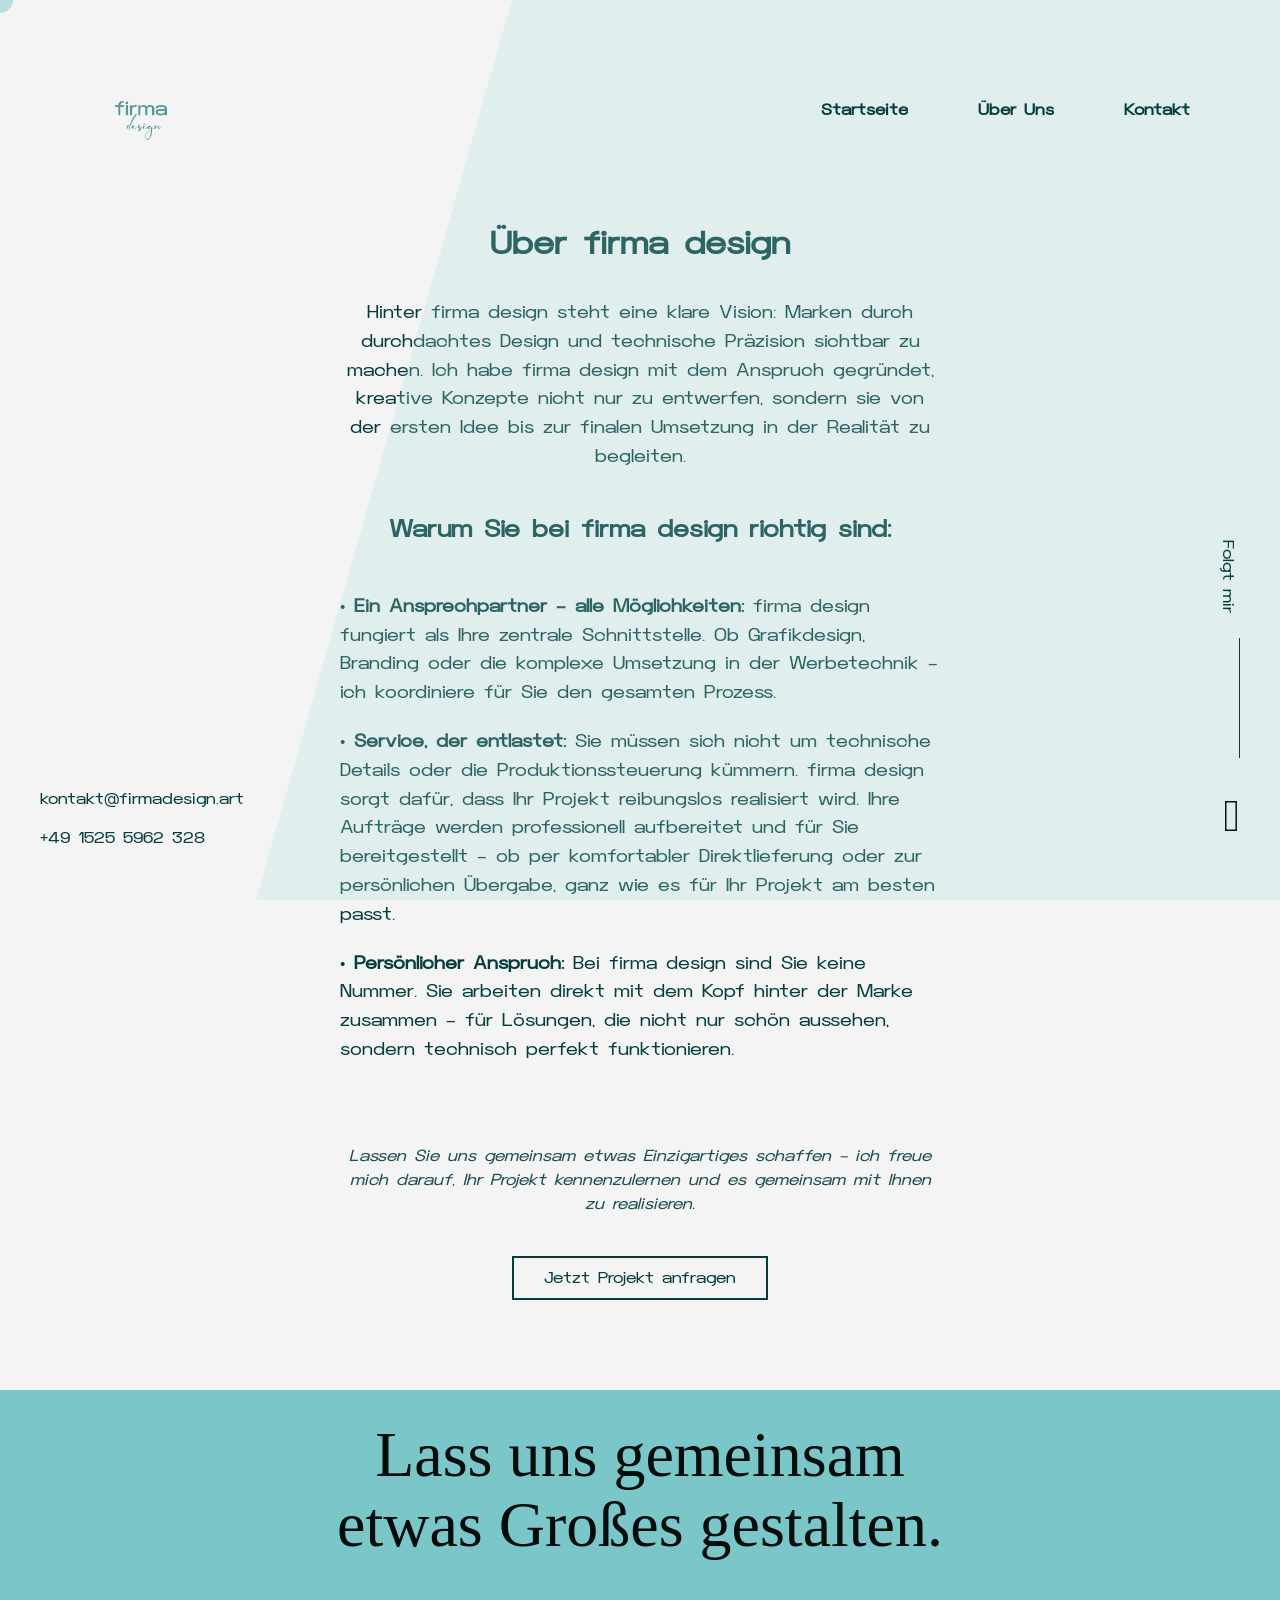
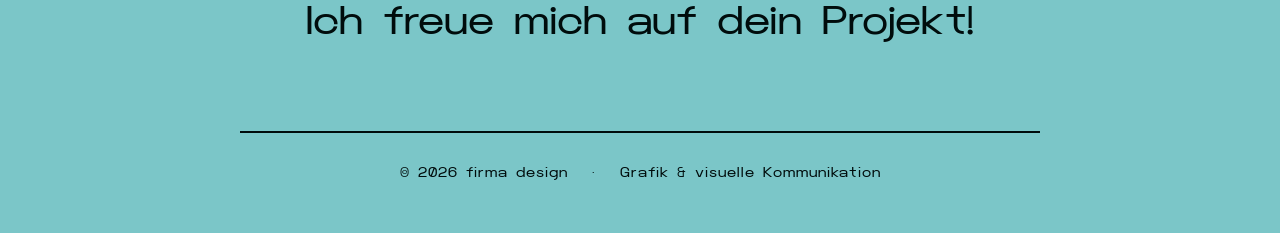
==== commit d447d3a5: "kontakt added to About" ====
--- a/about.html
+++ b/about.html
@@ -138,8 +138,20 @@
 <div class="footer-divider"></div>
     </div>
 
+    <div class="mobile-contact">
+    <a href="tel:+4915255962328">+49 152 559 62328</a>
+
+    <a href="mailto:kontakt@firmadesign.art">
+        kontakt@firmadesign.art
+    </a>
+
+    <a href="https://instagram.com/DEIN_INSTAGRAM" target="_blank">
+        Instagram
+    </a>
+</div>
+
     <div class="footer-copy">
-        © 2025 firma design &nbsp;&nbsp;·&nbsp;&nbsp;
+        © 2026 firma design &nbsp;&nbsp;·&nbsp;&nbsp;
         Grafik & visuelle Kommunikation
     </div>
 
--- a/css/style.css
+++ b/css/style.css
@@ -156,7 +156,7 @@
 .subtitle {
     font-size: 0.85rem;
     letter-spacing: 2.5px;
-    color: #83b6b8;
+    color: #0d5b5b;
     font-weight: bold;
     margin-bottom: 2rem;
     text-transform: uppercase;
@@ -257,6 +257,71 @@
     font-family: "CloverGrotesk";
 }
 
+@media (max-width:768px){
+
+    .footer-subtitle{
+        font-size:20px;
+        line-height:1.3;
+        text-align:center;
+    }
+
+    .footer-divider{
+        width:60%;
+        margin:40px auto;
+    }
+
+.mobile-contact {
+    display: none !important;
+}
+
+/* Und hier wird es nur für Handys explizit wieder aktiviert */
+@media (max-width: 992px) {
+    .mobile-contact {
+        display: flex !important; /* !important überschreibt die obige Regel nur hier */
+        flex-direction: column;
+        align-items: center;
+    }
+}
+
+    @media (max-width:768px){
+
+    .footer-copy{
+        position:static !important;
+        display:block;
+        width:100%;
+        text-align:center;
+        margin-top:25px;
+        padding-bottom:20px;
+        line-height:1.6;
+    }
+
+}
+
+    @media (max-width:768px){
+
+    .footer-copy{
+        position:static !important;
+        display:block !important;
+        width:100%;
+        text-align:center;
+        margin-top:40px;
+        padding-top:20px;
+        line-height:1.6;
+    }
+
+}
+
+    .footer-copy{
+        position:static;
+        bottom:auto;
+        margin-top:30px;
+        text-align:center;
+        line-height:1.6;
+        font-size:14px;
+    }
+
+}
+
 .footer-divider{
     width: 800px;
     height:2px;
@@ -417,6 +482,20 @@
         line-height: 1.5;
     }
 
+    @media (max-width: 768px) {
+
+    .footer-info {
+        padding: 25px;
+        text-align: center;
+        border-left: none;
+        border-top: 4px solid #5ba4a6;
+    }
+
+    .footer-info p {
+        max-width: 100%;
+    }
+
+}
     .mobile-menu span {
         background: #5ba4a6;
         transition: 0.3s;
@@ -850,4 +929,86 @@
 .top-menu .menu li a:hover {
     color: #025e5e !important; 
     text-decoration: none !important;
+}
+
+.services-box{
+    max-width:1100px;
+    margin:0 auto 100px;
+    padding:45px 60px;
+    border:1px solid #0d5b5b;
+    display:flex;
+    flex-wrap:wrap;
+    justify-content:center;
+    gap:25px 50px;
+}
+
+.services-box span{
+    color:#0d5b5b;
+    font-family:"CloverGrotesk";
+    font-size:14px;
+    line-height:1.2;
+}
+html {
+  scroll-behavior: smooth;
+}
+
+@media (max-width: 992px) {
+    .main-nav {
+        display: none !important;
+    }
+}
+body .mobile-contact {
+    display: none !important;
+}
+
+@media (max-width: 992px) {
+    body .mobile-contact {
+        display: flex !important;
+        flex-direction: column;
+    }
+}
+
+@media (max-width: 768px) {
+    .hero-text {
+        margin-bottom: 2vh; /* Etwas Platz nach unten für das Smartphone */
+    }
+
+    .subtitle {
+        font-size: 0.7rem; /* Etwas kleiner für den schmalen Screen */
+        margin-bottom: 1rem;
+    }
+
+    @media (max-width: 767px) {
+    .main-title {
+        font-size: 2.5rem !important; /* Fontu kiçilt */
+        max-width: 90%;             /* Ekranın kənarlarından azca boşluq saxla */
+        line-height: 1.1;           /* Sətirarası məsafəni azalt */
+    }
+}
+}
+.subtitle br {
+    display: none;
+}
+
+/* Nur auf Mobile: Das <br> anzeigen */
+@media (max-width: 768px) {
+    .subtitle br {
+        display: block;
+    }
+    
+    /* Optional: Damit der Text in zwei Zeilen nicht zu groß wirkt */
+    .subtitle {
+        line-height: 1.4;
+        margin-bottom: 1.5rem;
+    }
+}
+.project-item:active {
+    transform: scale(0.98); /* Das Bild "zuckt" beim Tippen kurz */
+    opacity: 0.9;
+}
+@media (max-width: 767px) {
+    .hero-image-container { /* Və ya şəkillərinin olduğu div-in adı nədirsə */
+        width: 100%;
+        height: auto;
+    }
 }
--- a/css/layout.css
+++ b/css/layout.css
@@ -1393,9 +1393,8 @@
 	margin-right: 25px;
 	margin-top: 10px;
 	font-size: 16px;
-	color: #7bc6c8;
+	color: #053d3d;
 	font-weight: 400;
-	cursor: pointer;
 	position: relative;
 	padding-bottom: 0;
 	transition: color 0.7s cubic-bezier(0.165, 0.85, 0.45, 1);
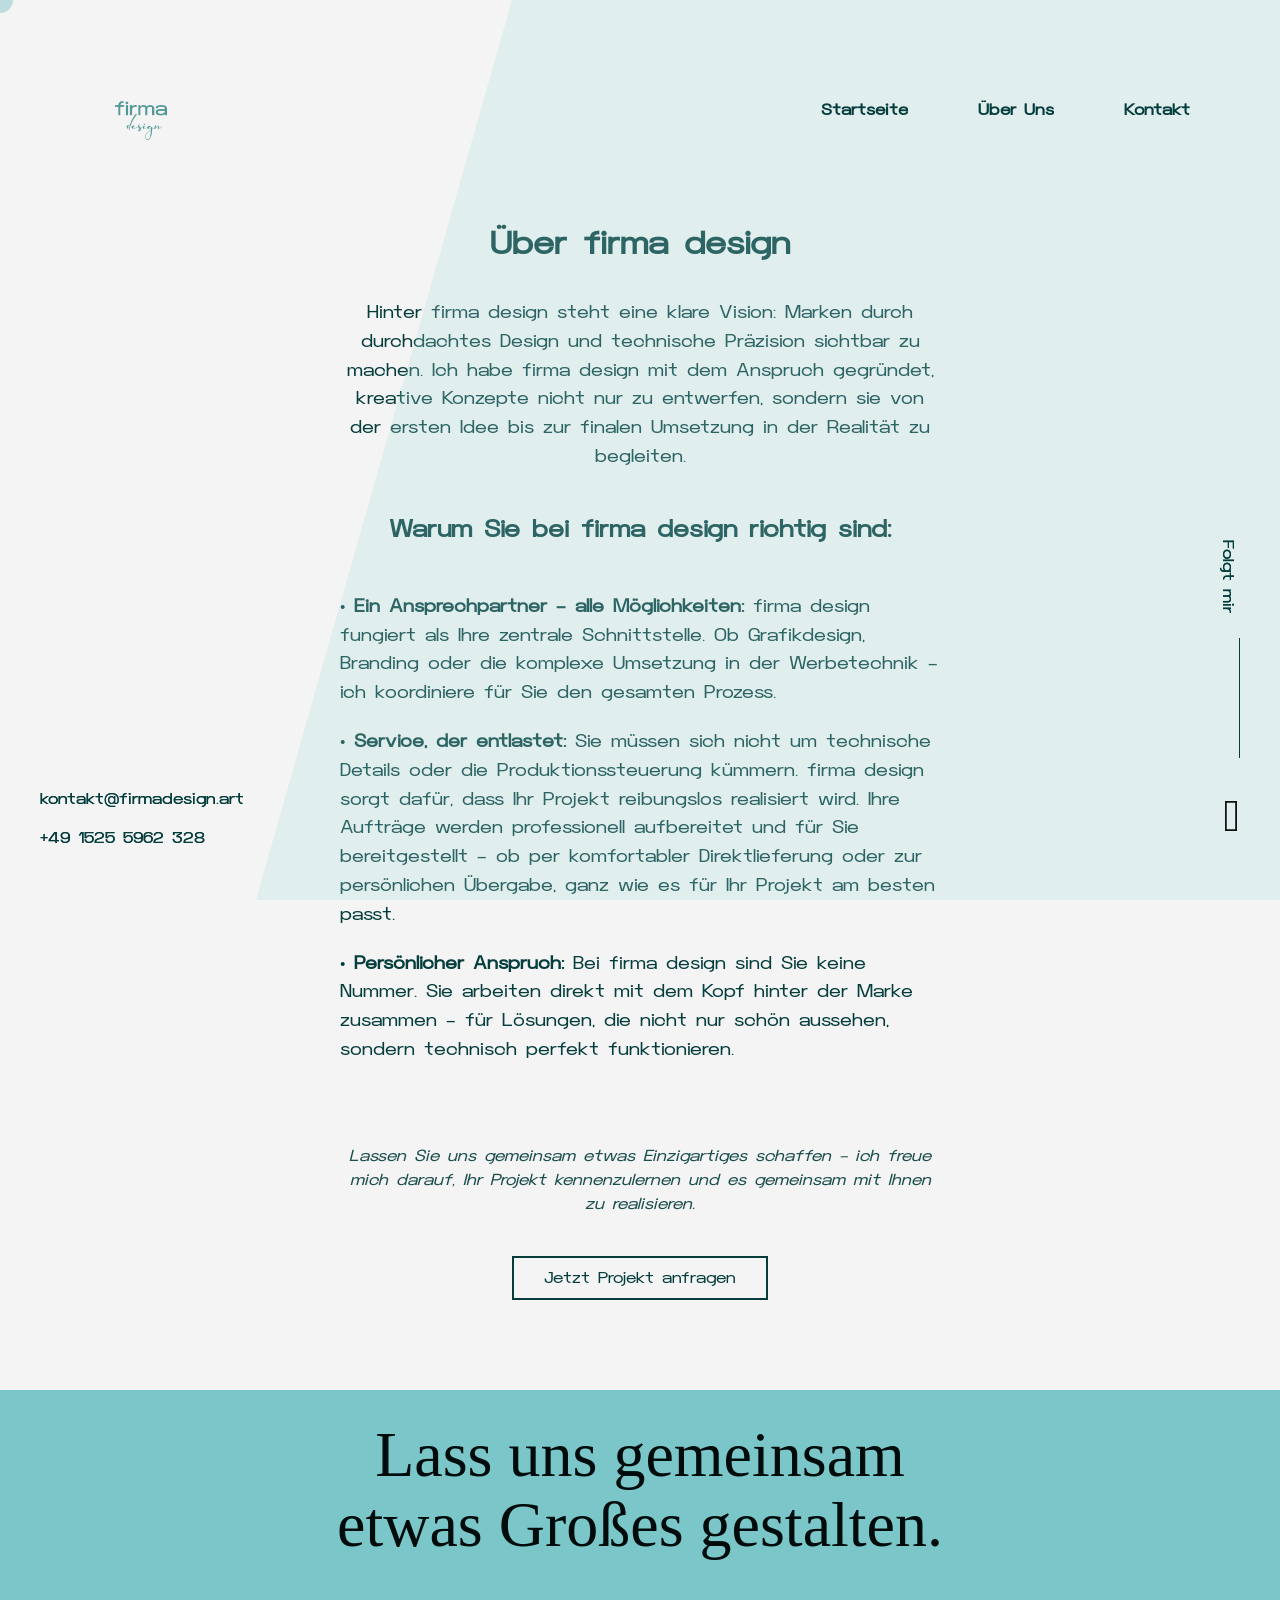
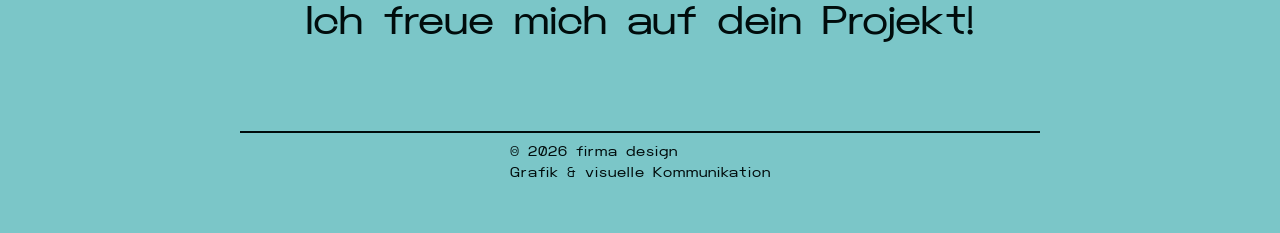
==== commit a760b0e1: "footer optimiert" ====
--- a/about.html
+++ b/about.html
@@ -120,6 +120,25 @@
 </div>
 
 
+<!-- Footer -->
+		<!-- Sticky Kontakt links -->
+<div class="sticky-contact">
+    <a href="mailto:kontakt@firmadesign.art">kontakt@firmadesign.art</a>
+    <a href="tel:+4915255962328">+49 1525 5962 328</a>
+</div>
+
+<!-- Sticky Social rechts -->
+<div class="sticky-social">
+    <span>Folgt mir</span>
+
+    <div class="social-line"></div>
+
+    <a href="https://instagram.com" target="_blank">
+        <i class="fab fa-instagram"></i>
+    </a>
+</div>
+
+
 <!-- FOOTER -->
 <footer class="footer-cta" id="footer">
 
@@ -130,9 +149,7 @@
             etwas Großes gestalten.
         </h2>
 
-        
-
-        <p class="footer-subtitle">
+	    <p class="footer-subtitle">
             Ich freue mich auf dein Projekt!
         </p>
 <div class="footer-divider"></div>
@@ -150,12 +167,11 @@
     </a>
 </div>
 
-    <div class="footer-copy">
-        © 2026 firma design &nbsp;&nbsp;·&nbsp;&nbsp;
-        Grafik & visuelle Kommunikation
+<div class="footer-copy">
+        © 2026 firma design 
+        <br> Grafik & visuelle Kommunikation
     </div>
-
-</footer>
+	</footer>
 
 </div>
 
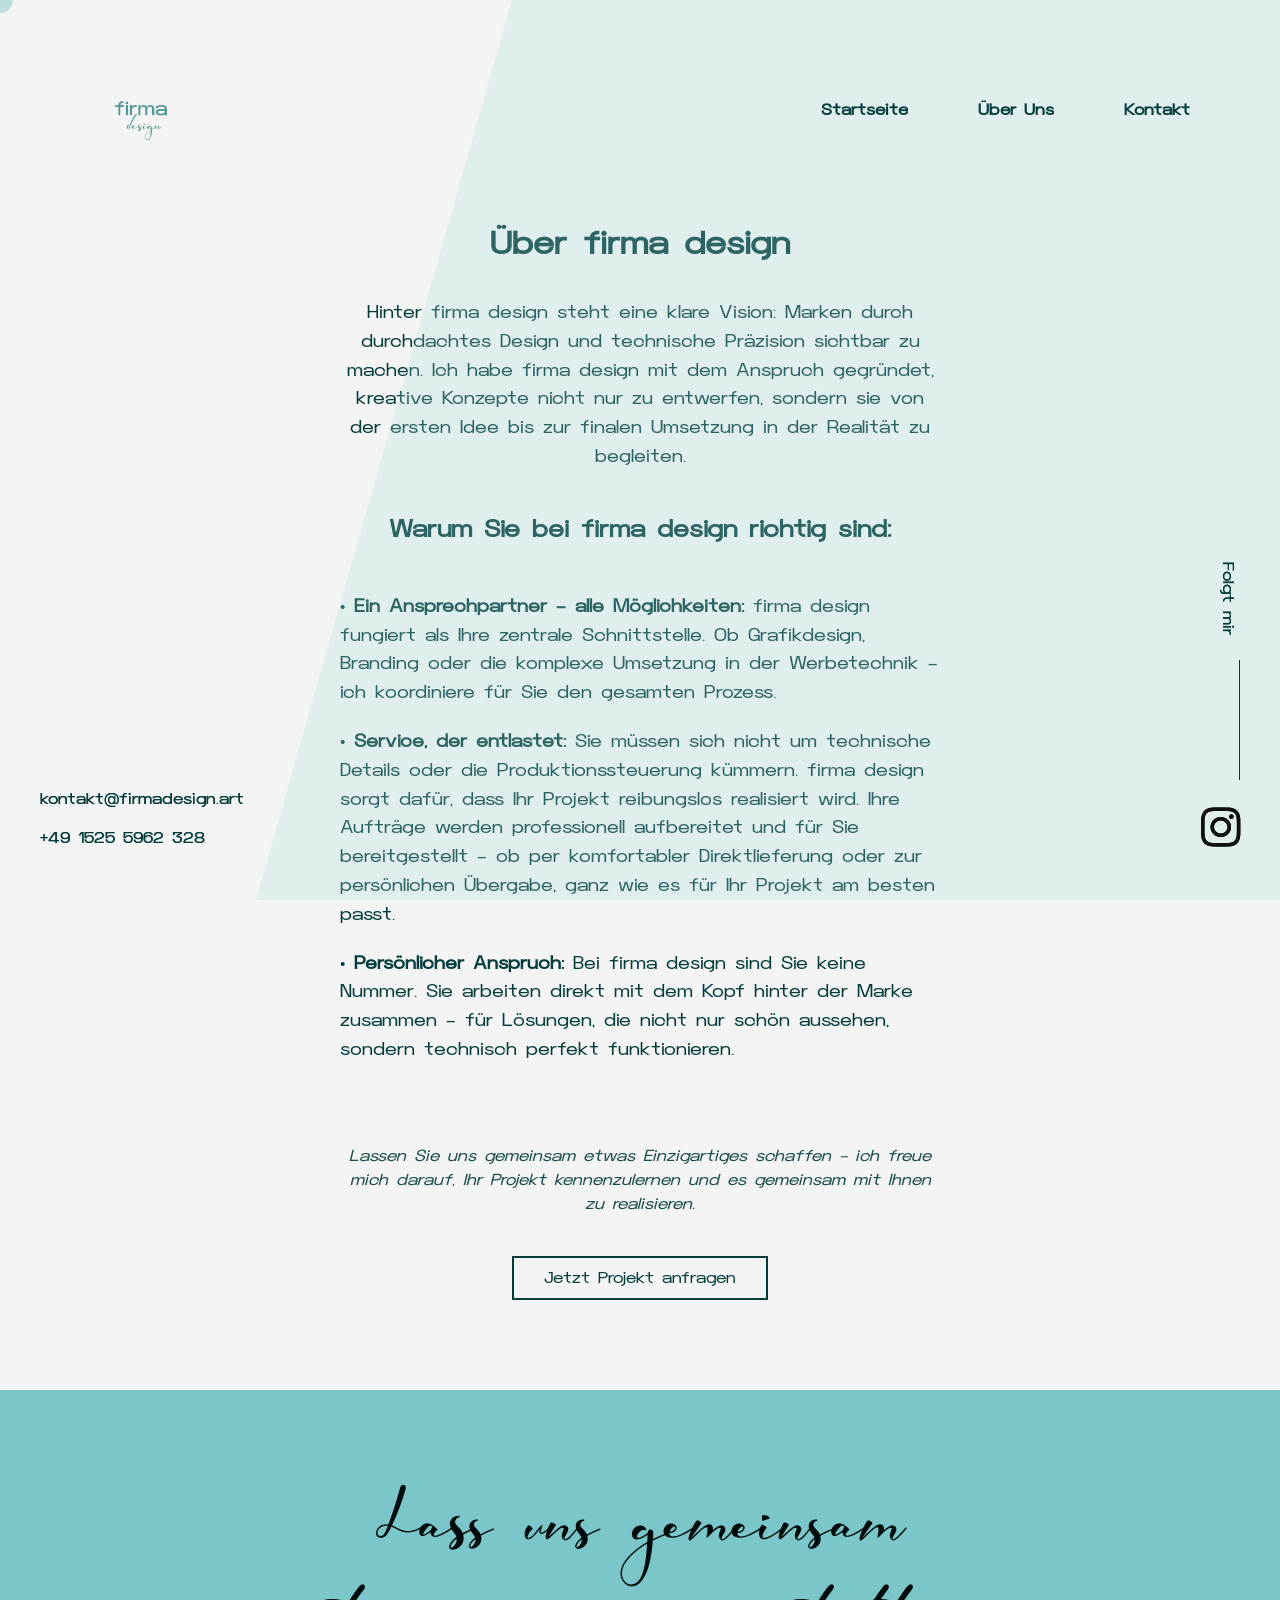
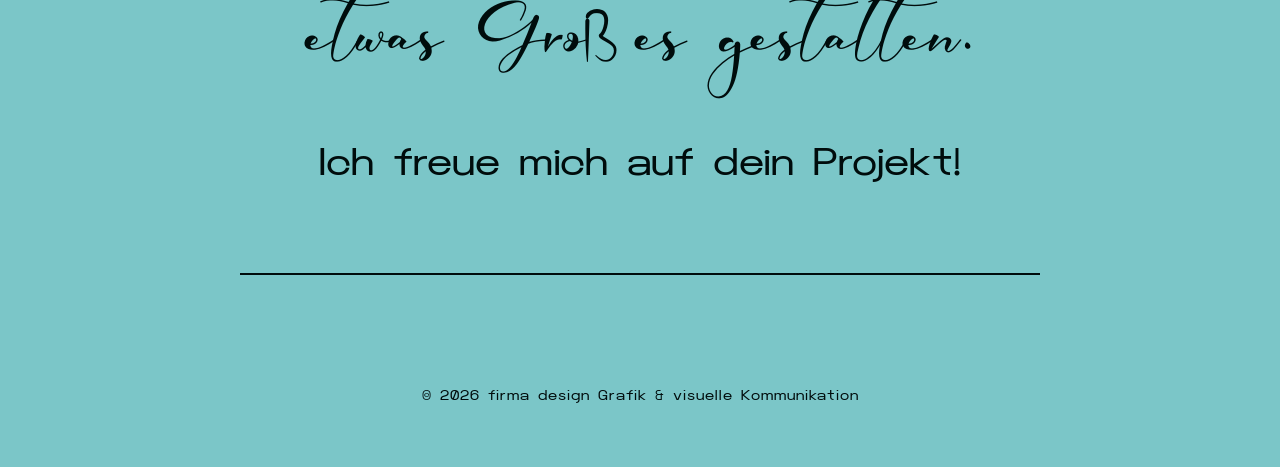
==== commit 842b613c: "icons sind wieder da" ====
--- a/about.html
+++ b/about.html
@@ -10,6 +10,7 @@
     <link rel="stylesheet" href="css/style.css" />
 	<link rel="stylesheet" href="css/basic.css" />
 	<link rel="stylesheet" href="css/layout.css" />
+    <link rel="stylesheet" href="https://cdnjs.cloudflare.com/ajax/libs/font-awesome/5.15.4/css/all.min.css">
 	<link rel="stylesheet" href="css/magnific-popup.css" />
 	<link rel="stylesheet" href="css/animate.css" />
 	<link rel="stylesheet" href="css/jarallax.css" />
--- a/css/style.css
+++ b/css/style.css
@@ -218,177 +218,173 @@
 }
 
 /* ==========================================
-   FOOTER
+   FOOTER - Basis & Mobile Anpassungen
 ========================================== */
 
-.footer-cta{
-    position:relative;
-    min-height:100vh;
-    background:#7bc6c8;
-    padding-bottom: 20px;
+.footer-cta {
+    position: relative;
+    background: #7bc6c8;
+    padding: 60px 20px;
+    display: flex;
+    align-items: center;
+    flex-direction: column;
+    overflow: hidden;
     min-height: auto;
-
-.footer{
-    border-top:1px solid rgba(255, 255, 255, 0.08);
-}
-
-    display:flex;
-    align-items:center;
-    flex-direction:column;
-
-    overflow:hidden;
-}
-
-.footer-inner{
-    text-align:center;
-}
-
-.footer-title{
-    font-family:'Elmira';
-    font-weight:400;
-    font-size:clamp(60px,5vw,110px);
-    line-height:1.1;
-    color:#000c0c;
-}
-
-.footer-subtitle{
-    font-size:40px;
-    color:#000c0c;
+}
+
+.footer-inner {
+    text-align: center;
+    max-width: 900px;
+}
+
+.footer-title {
+    font-family: 'Elmira';
+    font-weight: 400;
+    font-size: clamp(32px, 8vw, 110px);
+    line-height: 1.1;
+    color: #000c0c;
+    margin-bottom: 20px;
+}
+@font-face {
+    font-family: 'Elmira';
+    /* Pfad beginnt mit einem Slash, um vom Root-Verzeichnis der Seite zu starten */
+    src: url('/webfonts/ElmiraWoff.woff2') format('woff2'), 
+         url('/webfonts/ElmiraWoff.woff2') format('woff');
+    font-weight: 400;
+    font-style: normal;
+    font-display: swap; 
+}
+.footer-subtitle {
+    font-size: clamp(18px, 3vw, 40px);
+    color: #000c0c;
     font-family: "CloverGrotesk";
 }
 
-@media (max-width:768px){
-
-    .footer-subtitle{
-        font-size:20px;
-        line-height:1.3;
-        text-align:center;
-    }
-
-    .footer-divider{
-        width:60%;
-        margin:40px auto;
-    }
-
+.footer-divider {
+    width: 800px;
+    height: 2px;
+    background: #000c0c;
+    margin: 80px auto;
+}
+
+.footer-copy {
+    position: static;
+    margin-top: 30px;
+    text-align: center;
+    line-height: 1.6;
+    font-size: 14px;
+    letter-spacing: 1px;
+    color: #000c0c;
+}
+.footer-copy br {
+    display: none;
+}
+
+/* Auf Tablet & Mobile den Zeilenumbruch anzeigen */
+@media (max-width: 768px) {
+    .footer-copy br {
+        display: block;
+    }
+}
+
+/* Verstecke Mobile-Kontakt auf Desktop */
 .mobile-contact {
-    display: none !important;
-}
-
-/* Und hier wird es nur für Handys explizit wieder aktiviert */
+    display: none;
+}
+
+/* ==========================================
+   TABLET & MOBILE (Media Queries)
+========================================== */
+
 @media (max-width: 992px) {
+    /* Sticky Elemente auf Mobile ausblenden */
+    .sticky-contact, 
+    .sticky-social {
+        display: none !important;
+    }
+
+    /* Mobile Kontakt-Bereich im Footer anzeigen */
     .mobile-contact {
-        display: flex !important; /* !important überschreibt die obige Regel nur hier */
+        display: flex;
         flex-direction: column;
         align-items: center;
-    }
-}
-
-    @media (max-width:768px){
-
-    .footer-copy{
-        position:static !important;
-        display:block;
-        width:100%;
-        text-align:center;
-        margin-top:25px;
-        padding-bottom:20px;
-        line-height:1.6;
-    }
-
-}
-
-    @media (max-width:768px){
-
-    .footer-copy{
-        position:static !important;
-        display:block !important;
-        width:100%;
-        text-align:center;
-        margin-top:40px;
-        padding-top:20px;
-        line-height:1.6;
-    }
-
-}
-
-    .footer-copy{
-        position:static;
-        bottom:auto;
-        margin-top:30px;
-        text-align:center;
-        line-height:1.6;
-        font-size:14px;
-    }
-
-}
-
-.footer-divider{
-    width: 800px;
-    height:2px;
-    background:#000c0c;
-    margin: 80px;
-}
-
-.footer-copy{
-    position:absolute;
-    bottom:50px;
-    font-size:14px;
-    letter-spacing:1px;
-    color:#000c0c;
+        gap: 15px;
+        margin-top: 40px;
+        margin-bottom: 20px;
+    }
+}
+
+@media (max-width: 768px) {
+    .footer-title { font-size: 40px; }
+    
+    .footer-divider {
+        width: 80%;
+        margin: 40px auto;
+    }
+    
+    .footer-copy {
+        margin-top: 40px;
+        padding-bottom: 20px;
+    }
 }
 
 /* ==========================================
-   STICKY KONTAKT LINKS
+   STICKY ELEMENTE (Nur Desktop)
 ========================================== */
 
-.sticky-contact{
-    position:fixed;
-    left:60px;
-    bottom:60px;
-    z-index:1000;
-    display:flex;
-    flex-direction:column;
-    gap:15px;
-}
-
-.sticky-contact a{
-    text-decoration:none;
-    color:#053d3d;
-    font: size 16px;
+.sticky-contact {
+    position: fixed;
+    left: 60px;
+    bottom: 60px;
+    z-index: 1000;
+    display: flex;
+    flex-direction: column;
+    gap: 15px;
+}
+
+.sticky-contact a {
+    text-decoration: none;
+    color: #053d3d;
     font-family: "CloverGrotesk";
 }
 
-/* ==========================================
-   STICKY SOCIAL RECHTS
-========================================== */
-
-.sticky-social{
-    position:fixed;
-    right:60px;
-    bottom:50px;
-    z-index:1000;
-    display:flex;
-    flex-direction:column;
-    align-items:center;
-}
-
-.sticky-social span{
-    writing-mode:vertical-rl;
-    font-size:16px;
-    color:#053d3d;
-}
-
-.social-line{
-    width:1px;
-    height:120px;
-    background:#053d3d;
-    margin:25px 0;
-}
-
-.sticky-social a{
-    color:#111;
-    font-size:45px;
-    text-decoration:none;
+.sticky-social {
+    position: fixed;
+    right: 60px;
+    bottom: 50px;
+    z-index: 1000;
+    display: flex;
+    flex-direction: column;
+    align-items: center;
+}
+
+.sticky-social span {
+    writing-mode: vertical-rl;
+    font-size: 16px;
+    color: #053d3d;
+}
+
+.social-line {
+    width: 1px;
+    height: 120px;
+    background: #053d3d;
+    margin: 25px 0;
+}
+
+.sticky-social a {
+    color: #111;
+    font-size: 45px;
+    text-decoration: none;
+    /* Ergänze diese Zeile: */
+    display: flex;
+    justify-content: center;
+}
+
+/* Erzwinge die FontAwesome-Schriftart für das Icon innerhalb des Links */
+.sticky-social a i {
+    font-family: "Font Awesome 6 Brands", "Font Awesome 5 Brands", sans-serif !important;
+    font-style: normal;
+    font-weight: 400;
 }
 
 /* ==========================================
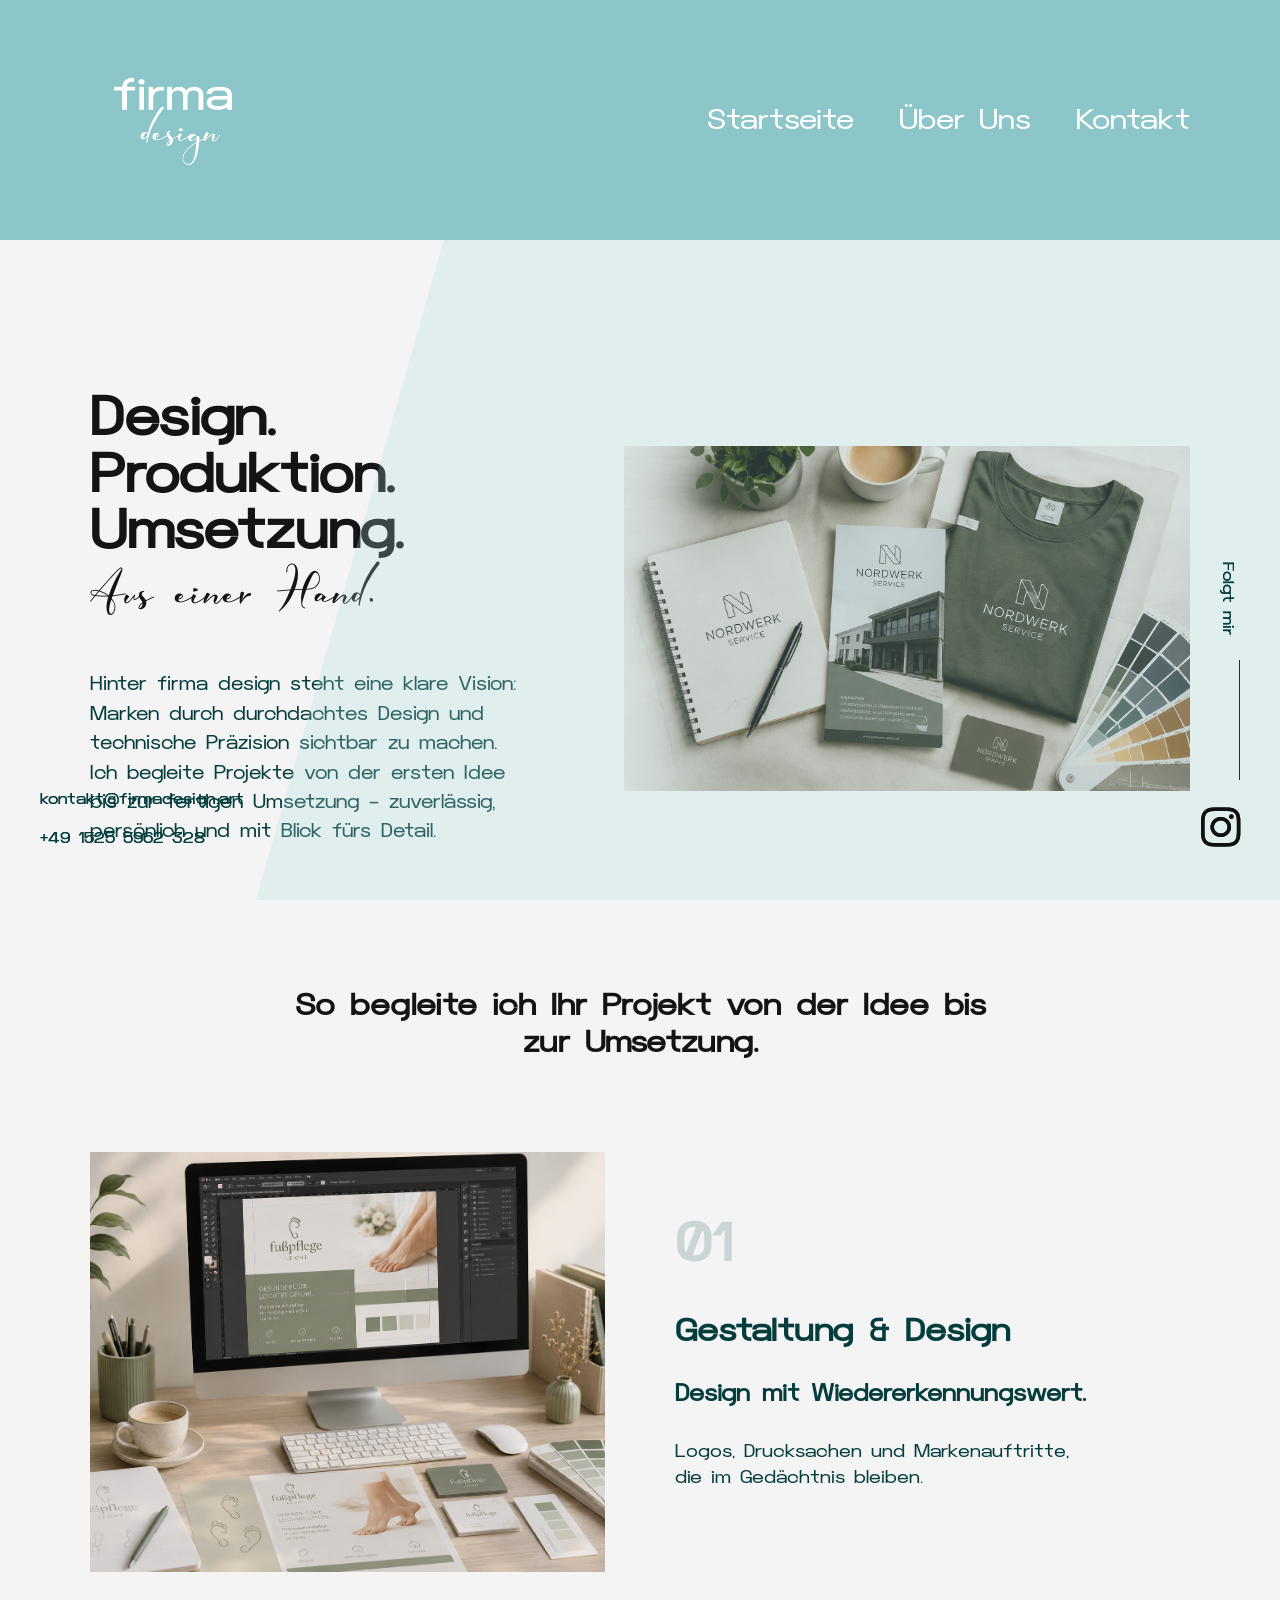
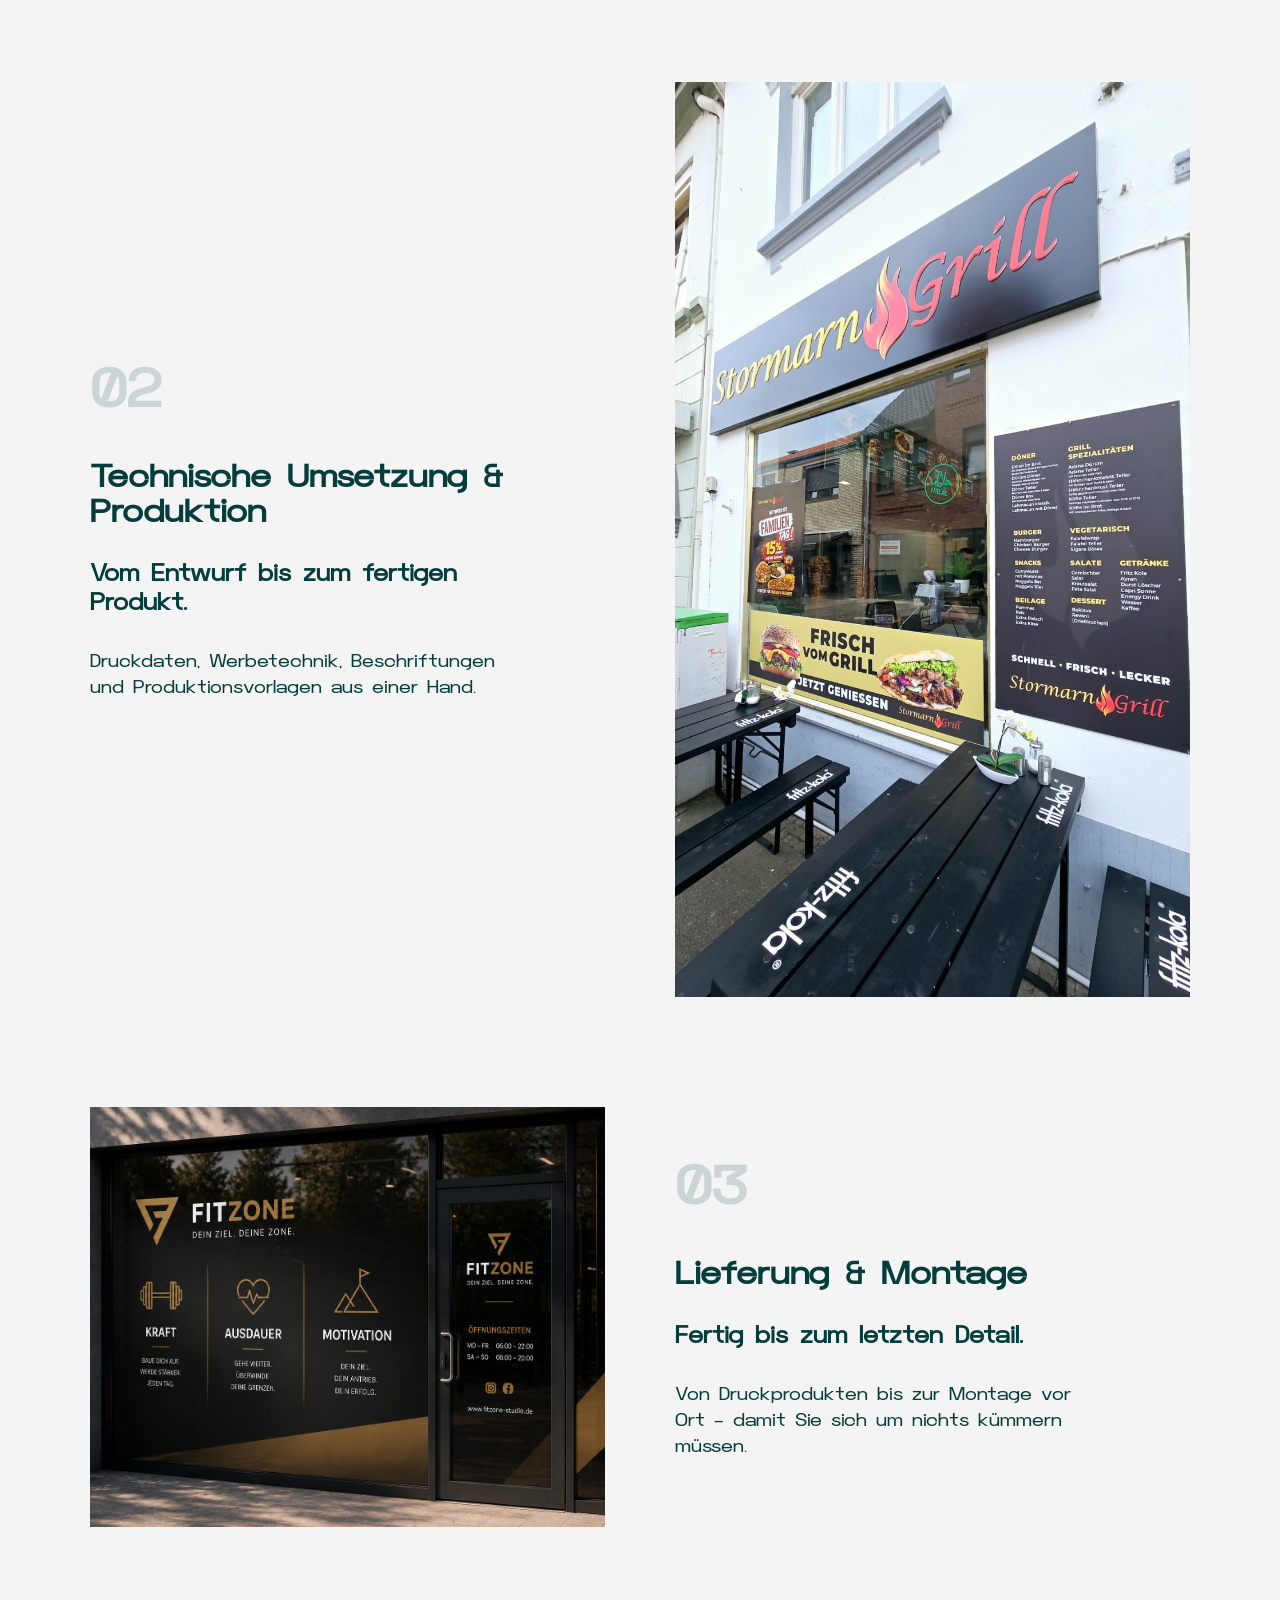
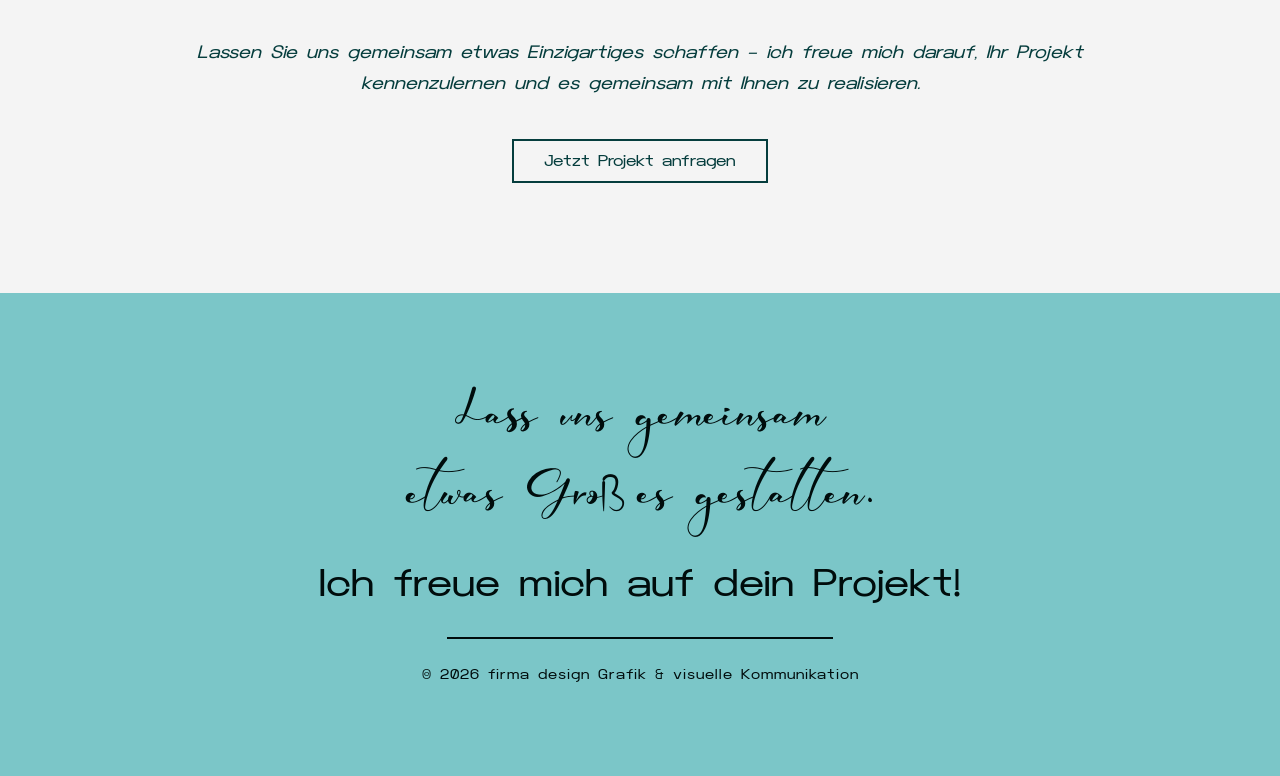
==== commit 3eb6eef1: "new section added" ====
--- a/about.html
+++ b/about.html
@@ -30,21 +30,20 @@
 
 		
 
-    <!-- Header -->
-<header class="header">
-    <div class="head-top" style="display: flex; justify-content: space-between; align-items: center;">
-        
-        <div class="logo">
-            <a href="index.html"><img src="images/FM_LOGO.png" alt="Logo" style="max-height: 40px;"></a>
-        </div>
-        
-        <div class="top-menu">
-            <ul class="menu">
-                <li><a href="index.html">Startseite</a></li>
-                <li><a href="about.html">Über Uns</a></li>
-                <li><a href="kontakt.html">Kontakt</a></li>
-            </ul>
-        </div>
+<!-- Unterseiten Header -->
+<header class="subpage-header">
+
+    <div class="subpage-head-inner">
+
+        <a href="index.html" class="subpage-logo">
+            <img src="images/FM_LOGO_weiss.png" alt="firma design Logo">
+        </a>
+
+        <nav class="subpage-nav">
+            <a href="index.html">Startseite</a>
+            <a href="about.html">Über Uns</a>
+            <a href="kontakt.html">Kontakt</a>
+        </nav>
 
         <div class="mobile-menu">
             <span></span><span></span><span></span>
@@ -68,38 +67,113 @@
     <a href="kontakt.html">Kontakt</a>
 </nav>
 
-<div class="desc" style="width: 600px; max-width: 90%; margin: 0 auto; color: #053d3d; text-align: center;">   
-
-    <h1 style="color: #053d3d; font-size: 32px; text-transform: none; font-weight: 700; margin-bottom: 25px;">Über firma design</h1>
+<main class="about-page-section">
+
+    <section class="about-hero-block">
+        <div class="about-hero-text">
+            <h1>
+                Design. Produktion.<br>
+                Umsetzung.
+                <span>Aus einer Hand.</span>
+            </h1>
+
+            <p>
+                Hinter firma design steht eine klare Vision: Marken durch durchdachtes
+                Design und technische Präzision sichtbar zu machen. Ich begleite Projekte
+                von der ersten Idee bis zur fertigen Umsetzung – zuverlässig, persönlich
+                und mit Blick fürs Detail.
+            </p>
+        </div>
+
+        <div class="about-hero-image">
+            <img src="images/Nordwerk_CorporateDesign.png" alt="Branding und Druckprodukte">
+        </div>
+    </section>
+
+    <section class="about-process-title">
+    <h2>So begleite ich Ihr Projekt von der Idee bis zur Umsetzung.</h2>
+</section>
+
+<section class="about-process-row">
+    <div class="about-process-image">
+        <img src="images/Fusspflege_CD.png" alt="Gestaltung und Design">
+    </div>
+
+
+<div class="about-process-text">
+    <span>01</span>
+
+    <h3>Gestaltung & Design</h3>
+
+    <h4>Design mit Wiedererkennungswert.</h4>
+
+    <p>
+        Logos, Drucksachen und Markenauftritte,
+        die im Gedächtnis bleiben.
+    </p>
+</div>
+
+
+</section>
+
+<section class="about-process-row reverse">
+    <div class="about-process-image">
+        <img src="images/SG/SG_1.jpeg" alt="Technische Umsetzung und Produktion">
+    </div>
+
+
+<div class="about-process-text">
+    <span>02</span>
+
+    <h3>Technische Umsetzung & Produktion</h3>
+
+    <h4>Vom Entwurf bis zum fertigen Produkt.</h4>
+
+    <p>
+        Druckdaten, Werbetechnik, Beschriftungen
+        und Produktionsvorlagen aus einer Hand.
+    </p>
+</div>
+
+
+</section>
+
+<section class="about-process-row">
+    <div class="about-process-image">
+        <img src="images/Fitzone_FensterAufkleber.png" alt="Lieferung und Montage">
+    </div>
+
+
+<div class="about-process-text">
+    <span>03</span>
+
+    <h3>Lieferung & Montage</h3>
+
+    <h4>Fertig bis zum letzten Detail.</h4>
+
+    <p>
+        Von Druckprodukten bis zur Montage vor Ort –
+        damit Sie sich um nichts kümmern müssen.
+    </p>
+</div>
+
+</section>
     
-    <p style="font-size: 18px; line-height: 1.6; margin-bottom: 30px;">
-        Hinter firma design steht eine klare Vision: Marken durch durchdachtes Design und technische Präzision sichtbar zu machen. Ich habe firma design mit dem Anspruch gegründet, kreative Konzepte nicht nur zu entwerfen, sondern sie von der ersten Idee bis zur finalen Umsetzung in der Realität zu begleiten.
-    </p>
-    
-    <h3 style="color: #053d3d; font-size: 24px; text-transform: none; font-weight: 600; margin-top: 40px; margin-bottom: 25px;">Warum Sie bei firma design richtig sind:</h3>
-    
-    <ul style="list-style: none; padding: 0; margin: 20px auto; display: inline-block; text-align: left; font-size: 18px; line-height: 1.6;">
-        <li style="margin-bottom: 20px;">
-            • <strong>Ein Ansprechpartner – alle Möglichkeiten:</strong> firma design fungiert als Ihre zentrale Schnittstelle. Ob Grafikdesign, Branding oder die komplexe Umsetzung in der Werbetechnik – ich koordiniere für Sie den gesamten Prozess.
-        </li>
-        <li style="margin-bottom: 20px;">
-            • <strong>Service, der entlastet:</strong> Sie müssen sich nicht um technische Details oder die Produktionssteuerung kümmern. firma design sorgt dafür, dass Ihr Projekt reibungslos realisiert wird. Ihre Aufträge werden professionell aufbereitet und für Sie bereitgestellt – ob per komfortabler Direktlieferung oder zur persönlichen Übergabe, ganz wie es für Ihr Projekt am besten passt.
-        </li>
-        <li style="margin-bottom: 20px;">
-            • <strong>Persönlicher Anspruch:</strong> Bei firma design sind Sie keine Nummer. Sie arbeiten direkt mit dem Kopf hinter der Marke zusammen – für Lösungen, die nicht nur schön aussehen, sondern technisch perfekt funktionieren.
-        </li>
-    </ul>
-    
-    <p style="margin-top: 40px; margin-bottom: 30px; font-style: italic; opacity: 0.9;">
-        Lassen Sie uns gemeinsam etwas Einzigartiges schaffen – ich freue mich darauf, Ihr Projekt kennenzulernen und es gemeinsam mit Ihnen zu realisieren.
-    </p>
-
-    <div class="bts" style="margin: 40px 0 80px 0;">
+    <div class="about-cta">
+
+    <p>
+        Lassen Sie uns gemeinsam etwas Einzigartiges schaffen – ich freue mich darauf,
+        Ihr Projekt kennenzulernen und es gemeinsam mit Ihnen zu realisieren.
+    </p>
+
+    <div class="bts">
         <a href="kontakt.html" class="btn hover-animated">
             <span class="circle"></span>
             <span class="lnk">Jetzt Projekt anfragen</span>
         </a>
     </div>
+
+</div>
 </div>
 
 <!-- Footer -->
--- a/css/style.css
+++ b/css/style.css
@@ -323,7 +323,7 @@
     }
     
     .footer-copy {
-        margin-top: 40px;
+        margin-top: 50px;
         padding-bottom: 20px;
     }
 }
@@ -403,70 +403,81 @@
     display:none;
 }
 
-@media screen and (max-width: 768px) {
-
-    html,
-    body {
-        height: auto;
-        overflow-y: auto;
-    }
-
-    .main-wrapper {
-        flex-direction: column;
-        min-height: 100vh;
-        background-size: contain;
-        background-position: top center;
-        background-repeat: no-repeat;
-        padding: 20px;
-        gap: 20px;
-    }
-
-    .content-left {
-        width: 100%;
-        padding: 20px;
-        position: relative;
-    }
-
-    .logo {
-        width: 110px;
-    }
-
-    .logo-container {
-        position: relative;
-        width: 100%;
-    }
-
-    .hero-text {
-        margin-top: 200px;
-    }
-
-    .subtitle {
-        font-size: 10px;
-        letter-spacing: 2px;
-    }
-
-    .main-title {
-        margin-top: 5px;
-        font-size: 58px;
-        line-height: 0.95;
-        margin-bottom: 20px;
-    }
-
-    .content-right {
-        width: 100%;
-        padding: 20px 20px 60px 20px;
-        display: flex;
-        flex-direction: column;
-        align-items: flex-start;
-    }
+@media (max-width: 768px){
+
+    body.home-page{
+        background:#f5f5f5;
+        overflow-x:hidden;
+    }
+
+    .home-page .main-wrapper{
+        display:flex !important;
+        flex-direction:column !important;
+        height:auto !important;
+        min-height:auto !important;
+        background:none !important;
+        padding:0 !important;
+    }
+
+    .home-page .content-left{
+        width:100% !important;
+        padding:40px 28px 35px !important;
+        background:#f5f5f5 !important;
+        order:1;
+    }
+
+    .home-page .logo{
+        width:105px !important;
+        margin-bottom:55px;
+    }
+
+    .home-page .hero-text{
+        margin:0 !important;
+        max-width:300px;
+    }
+
+    .home-page .subtitle{
+        font-size:11px !important;
+        line-height:1.4;
+        letter-spacing:2px;
+        margin-bottom:18px;
+        color:#5ba4a6;
+    }
+
+    .home-page .main-title{
+        font-size:46px !important;
+        line-height:0.95 !important;
+        letter-spacing:-1px;
+        margin:0 !important;
+        max-width:310px;
+    }
+
+    .home-page .content-right{
+    width:100% !important;
+    height:520px !important;
+    min-height:520px !important;
+    padding:0 !important;
+    order:2;
+
+    background-image:url('/images/Psd_1.png') !important;
+    background-size:cover !important;
+    background-position:center 15% !important;
+    background-repeat:no-repeat !important;
+}
+
+
+    .home-page .main-nav{
+        display:none !important;
+    }
+}
 
     .footer-info {
         position: relative;
         width: 100%;
-        margin-top: 20px;
+        margin-top: 30px;
         text-align: left;
         background: #f4f9f9;
-        padding: 60px;
+        padding: 30px;
         border-radius: 15px;
         border-left: 4px solid #5ba4a6;
     }
@@ -478,7 +489,6 @@
         line-height: 1.5;
     }
 
-    @media (max-width: 768px) {
 
     .footer-info {
         padding: 25px;
@@ -491,7 +501,7 @@
         max-width: 100%;
     }
 
-}
+
     .mobile-menu span {
         background: #5ba4a6;
         transition: 0.3s;
@@ -507,7 +517,7 @@
     .mobile-nav.active {
         display: block !important;
     }
-}
+
 /* BURGER MENU */
 
 .mobile-menu{
@@ -1007,4 +1017,559 @@
         width: 100%;
         height: auto;
     }
-}+}
+
+/* =====================================================
+   MOBILE HOME HERO – neues Layout
+   Nur Mobile / Desktop bleibt unverändert
+===================================================== */
+
+@media (max-width: 768px) {
+
+    body.home-page {
+        background: #ffffff;
+        overflow-x: hidden;
+    }
+
+    .home-page .main-wrapper {
+        display: flex !important;
+        flex-direction: column !important;
+        height: auto !important;
+        min-height: auto !important;
+
+        background-image: none !important;
+        background: #ECECEC !important;
+
+        padding: 0 !important;
+        gap: 0 !important;
+    }
+
+    .home-page .content-left {
+        width: 100% !important;
+        padding: 28px 24px 20px !important;
+        order: 1;
+    }
+
+    .home-page .logo {
+        width: 105px !important;
+        height: auto !important;
+    }
+
+    .home-page .mobile-menu {
+        top: 28px !important;
+        right: 24px !important;
+    }
+
+    .home-page .mobile-menu span {
+        background: #053d3d !important;
+    }
+
+    .home-page .hero-text {
+        margin-top: 55px !important;
+        margin-bottom: 35px !important;
+        max-width: 330px;
+    }
+
+    .home-page .subtitle {
+        font-size: 11px !important;
+        line-height: 1.5 !important;
+        letter-spacing: 2px !important;
+        color: #5ba4a6 !important;
+        margin-bottom: 18px !important;
+    }
+
+    .home-page .main-title {
+        font-size: 42px !important;
+        line-height: 1.02 !important;
+        letter-spacing: -1px !important;
+        color: #202020 !important;
+        max-width: 330px !important;
+        margin: 0 !important;
+    }
+
+    .home-page .main-title .highlight {
+        color: #5ba4a6 !important;
+    }
+
+    .home-page .content-right {
+        order: 2;
+        width: 100% !important;
+        min-height: 430px;
+        padding: 0 !important;
+
+
+    background-image: url('/images/Psd_1.png') !important;
+    background-size: cover !important;
+
+    background-position: 65% center !important;
+
+    background-repeat: no-repeat !important;
+}
+
+    .home-page .main-nav {
+        display: none !important;
+    }
+}
+
+/* Nur Mobile: Logo auf Kontakt/About richtig oben links */
+@media (max-width: 768px) {
+
+    body.page-kontakt .logo,
+    body.page-about .logo {
+        display: block !important;
+        visibility: visible !important;
+        opacity: 1 !important;
+
+        width: 95px !important;
+        height: auto !important;
+
+        position: fixed !important;
+        top: 38px !important;
+        left: 24px !important;
+        z-index: 999999 !important;
+    }
+
+    body.page-kontakt .mobile-menu,
+body.page-about .mobile-menu {
+
+    position: fixed !important;
+    top: 55px !important;
+    right: 24px !important;
+}
+}
+
+/* ==============================
+   ABOUT PAGE – firma design
+============================== */
+
+.about-page-section{
+    max-width:1180px;
+    margin:0 auto;
+    padding:120px 40px 100px;
+    color:#053d3d;
+}
+
+.about-hero-block{
+    display:grid;
+    grid-template-columns:0.9fr 1.1fr;
+    gap:70px;
+    align-items:center;
+    margin-bottom:110px;
+}
+
+.about-hero-text h1{
+    font-size:54px;
+    line-height:1.05;
+    font-weight:700;
+    margin-bottom:35px;
+}
+
+.about-hero-text h1 span{
+    display:block;
+    font-family:"Elmira";
+    font-size:64px;
+    font-weight:400;
+    margin-top:8px;
+}
+
+.about-hero-text p{
+    font-size:19px;
+    line-height:1.55;
+    max-width:430px;
+}
+
+.about-hero-image img,
+.about-process-image img{
+    width:100%;
+    height:auto;
+    display:block;
+    object-fit:cover;
+}
+
+.about-process-title{
+    text-align:center;
+    margin:0 auto 90px;
+    max-width:700px;
+}
+
+.about-process-title h2{
+    font-size:30px;
+    line-height:1.25;
+    font-weight:700;
+}
+
+.about-process-row{
+    display:grid;
+    grid-template-columns:1fr 1fr;
+    gap:70px;
+    align-items:center;
+    margin-bottom:110px;
+}
+
+.about-process-row.reverse .about-process-image{
+    order:2;
+}
+
+.about-process-row.reverse .about-process-text{
+    order:1;
+}
+
+.about-process-image{
+    width:100%;
+}
+
+.about-process-text{
+    max-width:430px;
+    position:relative;
+}
+
+.about-process-text span{
+    display:block;
+    font-size:54px;
+    font-weight:700;
+    opacity:.16;
+    margin-bottom:12px;
+}
+
+.about-process-text h3{
+    font-size:32px;
+    line-height:1.1;
+    font-weight:700;
+    margin-bottom:14px;
+    color:#053d3d;
+}
+
+.about-process-text h4{
+    font-size:23px;
+    line-height:1.25;
+    font-weight:700;
+    margin-bottom:14px;
+    color:#053d3d;
+}
+
+.about-process-text p{
+    font-size:18px;
+    line-height:1.45;
+    font-weight:400;
+    color:#053d3d;
+    max-width:420px;
+}
+
+/* Tablet */
+@media(max-width:992px){
+
+    .about-hero-block,
+    .about-process-row{
+        grid-template-columns:1fr;
+        gap:35px;
+    }
+
+    .about-process-row.reverse .about-process-image,
+    .about-process-row.reverse .about-process-text{
+        order:initial;
+    }
+}
+
+/* Mobile */
+@media(max-width:768px){
+
+    .about-page-section{
+        padding:120px 24px 70px;
+    }
+
+    .about-hero-text h1{
+        font-size:36px;
+    }
+
+    .about-hero-text h1 span{
+        font-size:46px;
+    }
+
+    .about-hero-text p{
+        font-size:16px;
+    }
+
+    .about-process-title{
+        margin-bottom:60px;
+    }
+
+    .about-process-title h2{
+        font-size:22px;
+    }
+
+    .about-process-text span{
+        font-size:38px;
+    }
+
+    .about-process-text h3{
+        font-size:25px;
+    }
+
+    .about-process-text h4{
+        font-size:19px;
+    }
+
+    .about-process-text p{
+        font-size:16px;
+        max-width:100%;
+    }
+
+    .about-process-row{
+        margin-bottom:75px;
+    }
+}
+.about-process-image img{
+    width:100%;
+    min-height:420px;
+    object-fit:cover;
+}
+.about-cta{
+    text-align:center;
+    max-width:900px;
+    margin:80px auto 100px;
+}
+
+.about-cta p{
+    margin-bottom:40px;
+    font-style:italic;
+    line-height:1.7;
+    font-size:18px;
+}
+
+.about-cta .bts{
+    display:flex;
+    justify-content:center;
+}
+body.page-about .footer-cta{
+    width:100vw;
+    max-width:none;
+    margin-left:calc(50% - 50vw);
+    margin-right:calc(50% - 50vw);
+}
+body.page-about .about-page-section{
+    padding-bottom:0 !important;
+}
+body.page-about .footer-cta{
+    margin-bottom:0 !important;
+    padding-bottom:60px;
+}
+/* ==========================
+   SUBPAGE HEADER
+========================== */
+
+.subpage-header{
+    background:#8dc6c8;
+    width:100%;
+    position:relative;
+    z-index:100;
+}
+
+.subpage-head-inner{
+    max-width:1180px;
+    margin:0 auto;
+    padding:35px 40px;
+    display:flex;
+    align-items:center;
+    justify-content:space-between;
+}
+
+.subpage-logo img{
+    height:170px;
+    width:auto;
+    display:block;
+}
+
+.subpage-nav{
+    display:flex;
+    gap:45px;
+}
+
+.subpage-nav a{
+    color:#ffffff;
+    text-decoration:none;
+    font-size:28px;
+    font-weight:500;
+    transition:.3s;
+}
+
+.subpage-nav a:hover{
+    opacity:.7;
+}
+
+/* Mobile */
+
+@media(max-width:768px){
+
+    .subpage-nav{
+        display:none;
+    }
+
+    .subpage-head-inner{
+        padding:25px 24px;
+    }
+
+    .subpage-logo img{
+        height:65px;
+    }
+}
+
+/* ==============================
+   STARTSEITE – Arbeitsweise Teaser
+============================== */
+
+.work-process-teaser{
+    width:100%;
+    padding:90px 20px;
+    background:#7bc6c8;
+    display:flex;
+    justify-content:center;
+    align-items:center;
+}
+
+.work-process-inner{
+    max-width:520px;
+    text-align:left;
+    color:#053d3d;
+}
+
+.work-process-inner h2{
+    font-size:38px;
+    line-height:1.15;
+    font-weight:700;
+    margin-bottom:18px;
+}
+
+.work-process-inner h2 span{
+    display:block;
+    font-family:"Elmira";
+    font-weight:400;
+    font-size:42px;
+    margin-top:4px;
+    color:#ffffff;
+}
+
+.work-process-inner p{
+    font-size:18px;
+    line-height:1.55;
+    margin-bottom:32px;
+}
+
+.work-process-btn{
+    display:inline-flex;
+    align-items:center;
+    gap:12px;
+    padding:16px 28px;
+    background:#053d3d;
+    color:#ffffff !important;
+    text-decoration:none;
+    font-size:16px;
+    border-radius:4px;
+    transition:.3s;
+}
+
+.work-process-btn:hover{
+    background:#025e5e;
+    color:#ffffff !important;
+}
+
+.work-process-btn span{
+    font-size:20px;
+}
+
+/* Mobile */
+@media(max-width:768px){
+
+    .work-process-teaser{
+        padding:70px 24px;
+    }
+
+    .work-process-inner{
+        text-align:center;
+    }
+
+    .work-process-inner h2{
+        font-size:30px;
+    }
+
+    .work-process-inner h2 span{
+        font-size:36px;
+    }
+
+    .work-process-inner p{
+        font-size:16px;
+    }
+}
+
+/* Nur Startseite */
+.footer-home{
+    background:#f5f5f5;
+}
+
+.footer-home .footer-title,
+.footer-home .footer-subtitle,
+.footer-home .footer-copy,
+.footer-home .mobile-contact a{
+    color:#053d3d;
+}
+
+.footer-home .footer-divider{
+    background:#053d3d;
+}
+.footer-title{
+    text-align:center;
+    font-size:72px;
+    line-height:0,85;
+    margin-bottom:35px;
+    letter-spacing:0;
+    margin-bottom:20px;
+}
+.footer-subtitle{
+    margin-top:0;
+    padding-top:0;
+    line-height:1.2;
+    margin-bottom:30px;
+}
+
+.footer-divider{
+    margin:0 auto 25px;
+    width:60%;
+}
+.footer-copy{
+    position: relative;
+    top: -30px;
+}
+
+.main-wrapper{
+    position:relative;
+    overflow:hidden;
+}
+
+.main-wrapper::after{
+    content:"";
+    position:absolute;
+    top:0;
+    right:0;
+    width:45%;
+    height:100%;
+    background:#8bc4c4;
+    z-index:0;
+}
+
+.main-wrapper::before{
+    content:"";
+    position:absolute;
+    top:-100px;
+    bottom:-100px;
+    left:58%;
+    width:180px;
+    background:rgba(0,0,0,.08);
+    transform:skewX(-20deg);
+    filter:blur(20px);
+    z-index:1;
+}
+
+.content-left,
+.content-right{
+    position:relative;
+    z-index:2;
+}
